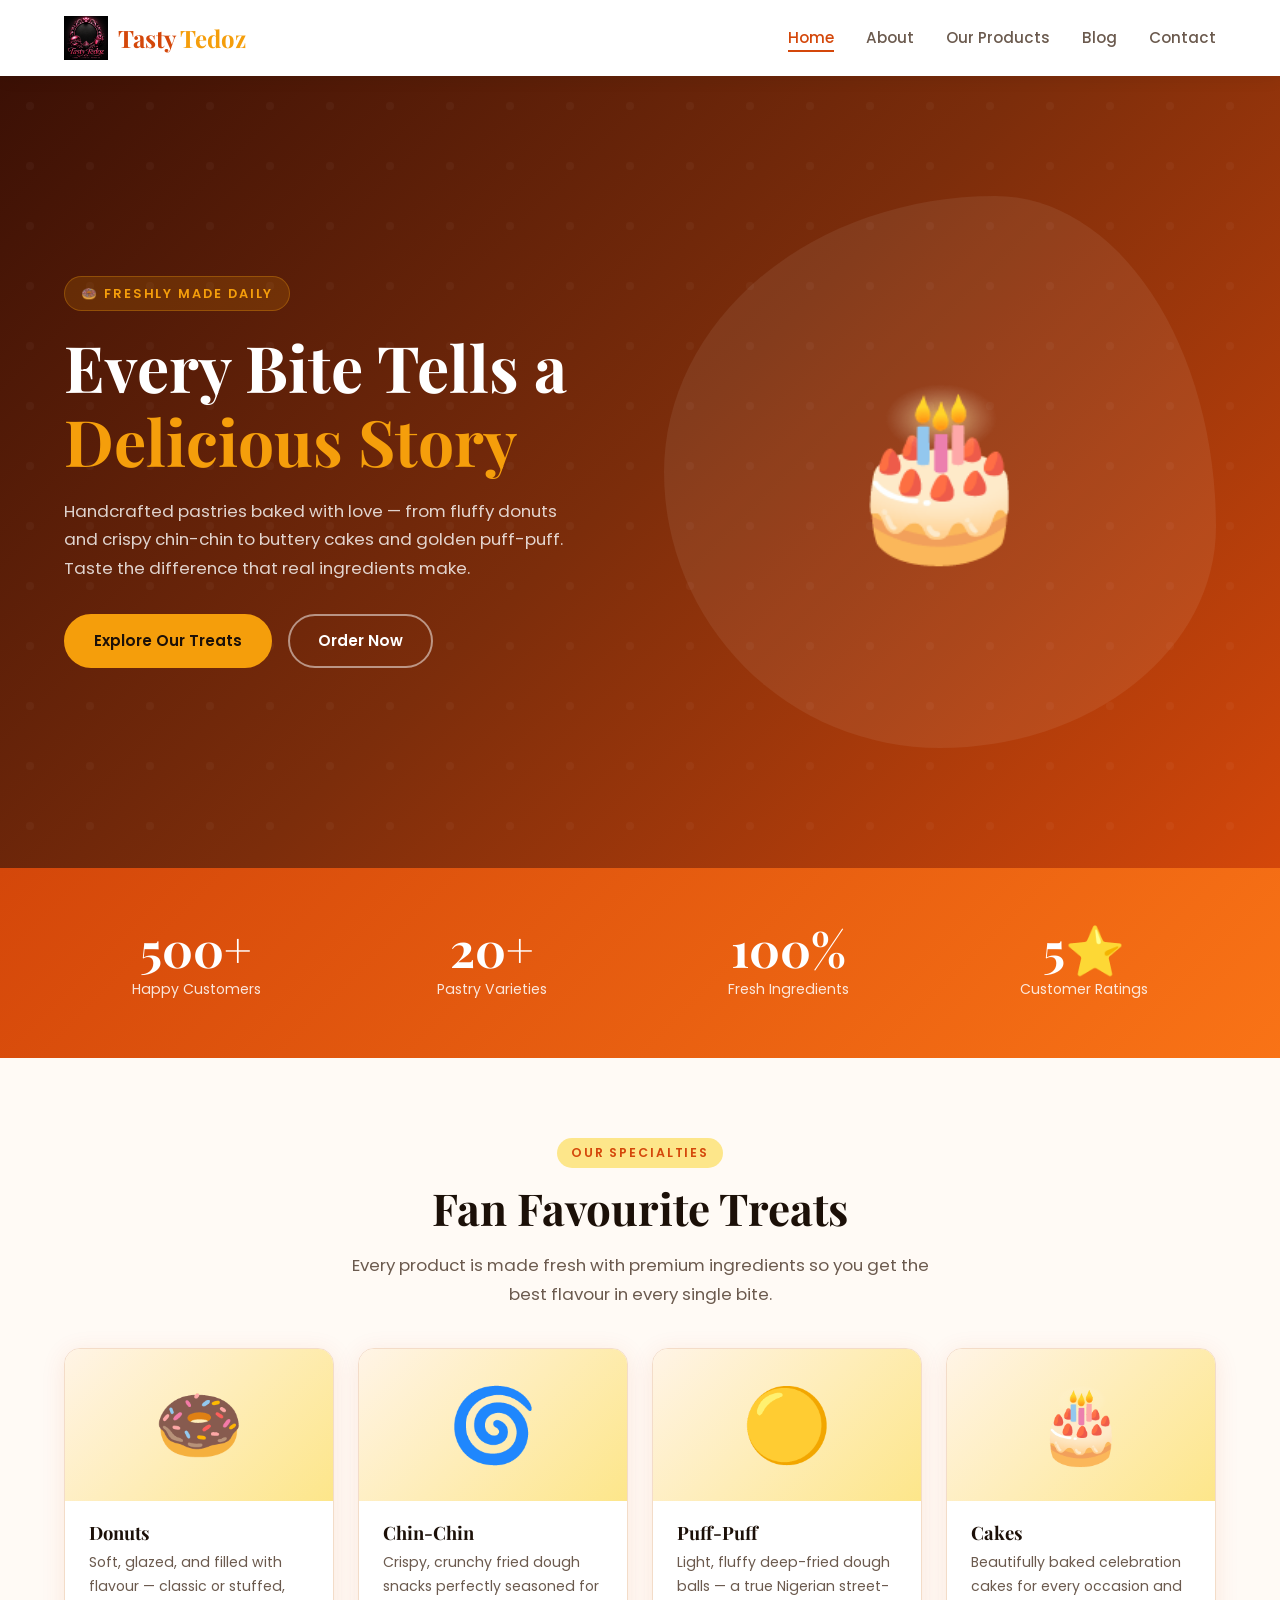
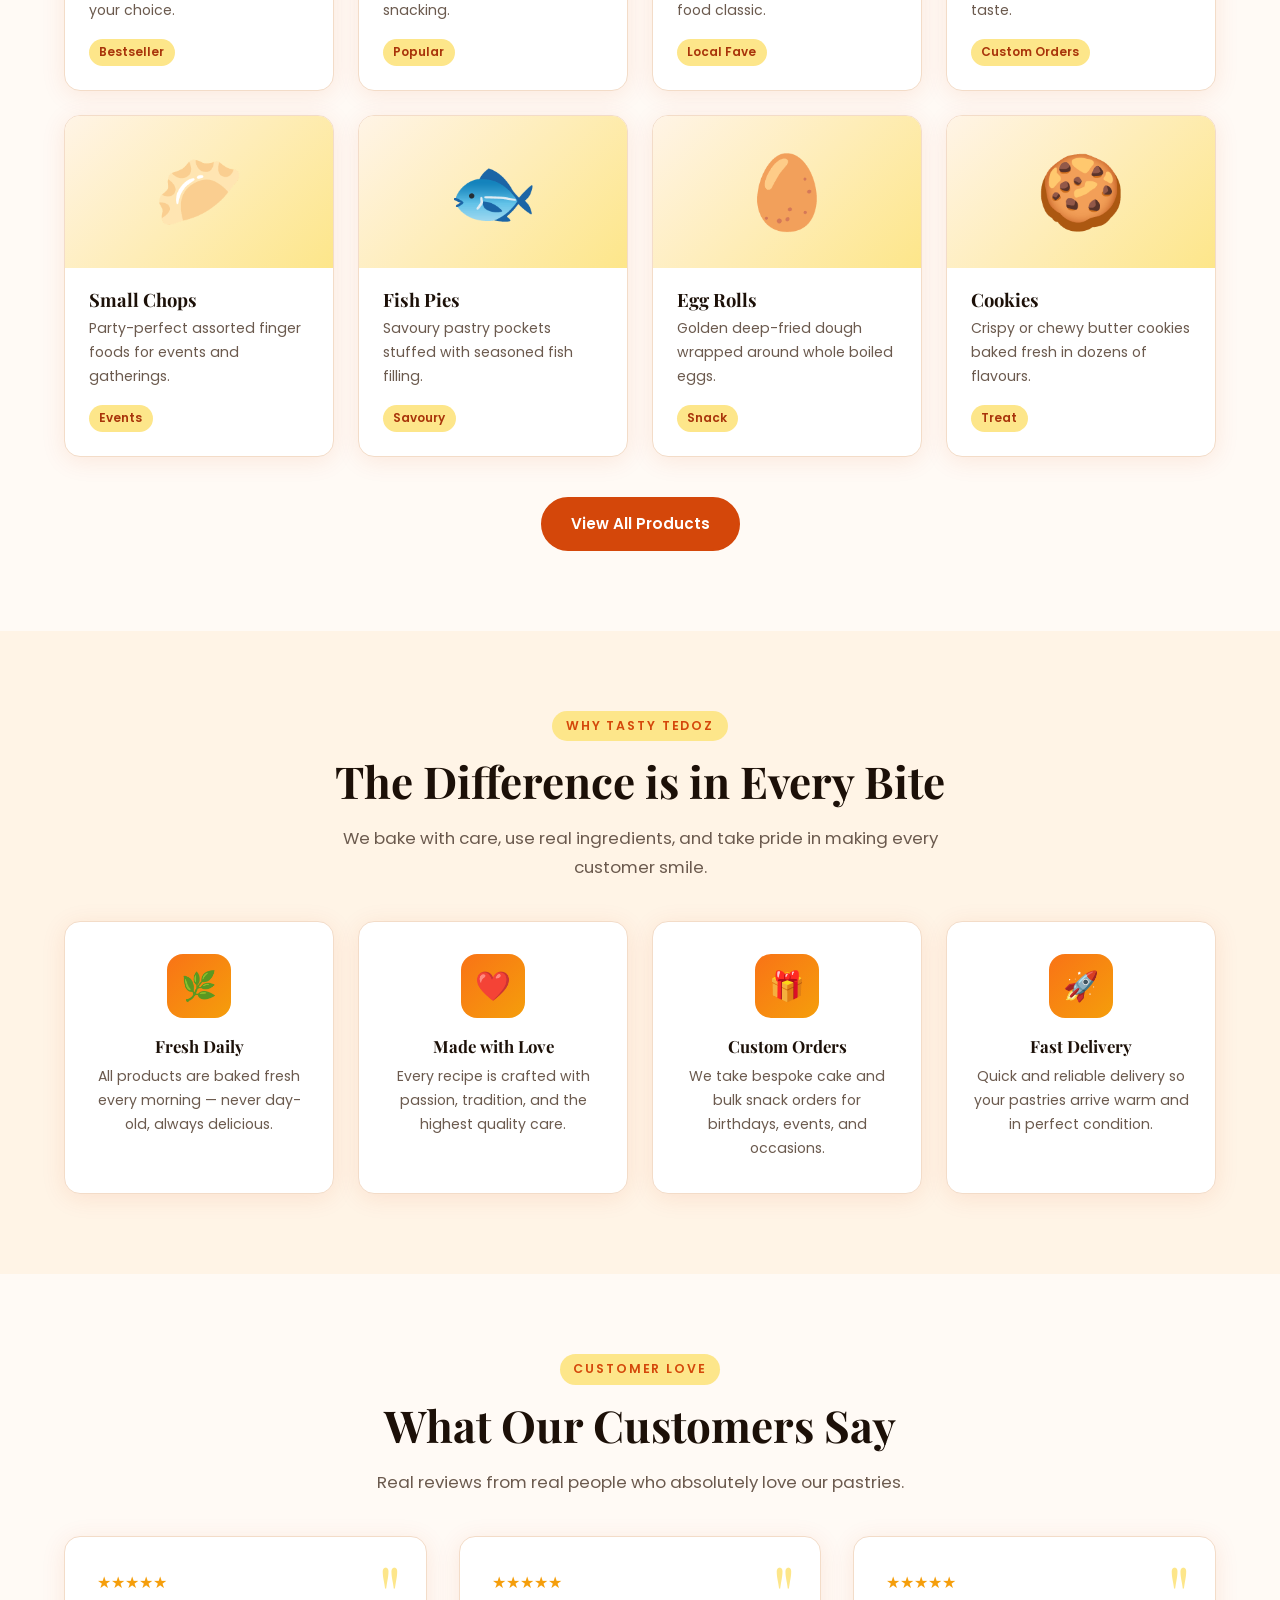
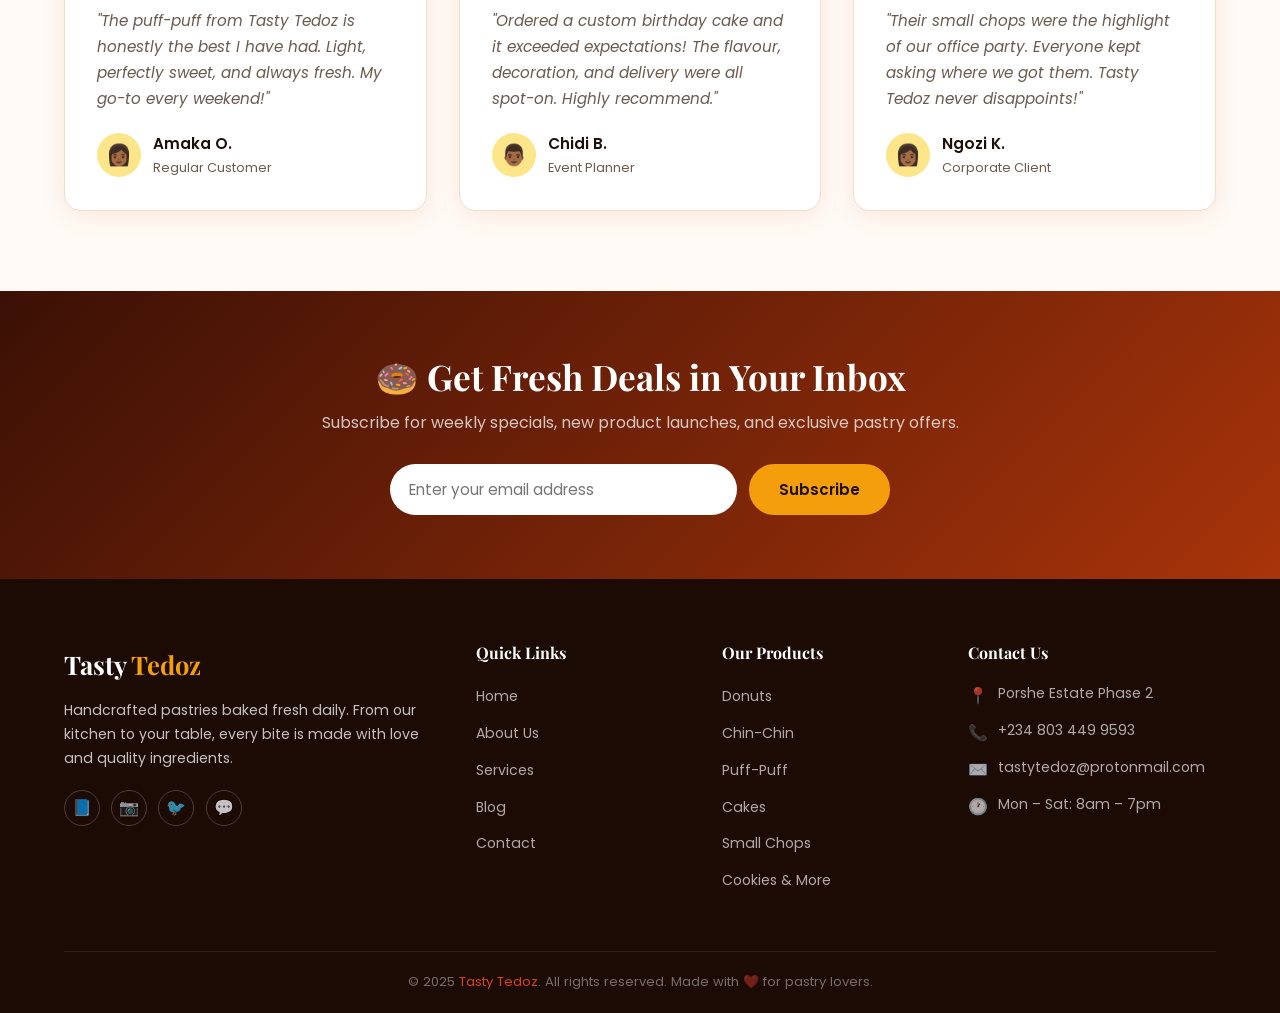
==== index.html @ 42771249 "Added ilogo image" ====
<!doctype html>
<html lang="en">
  <head>
    <meta charset="UTF-8" />
    <meta name="viewport" content="width=device-width, initial-scale=1.0" />
    <meta
      name="description"
      content="Tasty Tedoz – Fresh, handcrafted pastries including donuts, chin-chin, puff-puff, cakes, cookies and more. Order now from Porshe Estate Phase 2."
    />
    <title>Tasty Tedoz | Fresh Pastries & Snacks</title>
    <link rel="stylesheet" href="./assets/css/style.css" />
    <link rel="preconnect" href="https://fonts.googleapis.com" />
    <link rel="preconnect" href="https://fonts.gstatic.com" crossorigin />
    <link
      href="https://fonts.googleapis.com/css2?family=Playfair+Display:wght@400;700;900&family=Poppins:wght@300;400;500;600;700&display=swap"
      rel="stylesheet"
    />
  </head>

  <body>
    <!-- ============================================================
       HEADER / NAVIGATION
       ============================================================ -->
    <header class="site-header">
      <div class="container">
        <nav class="navbar">
          <!-- Logo -->
          <a href="index.html" class="nav-logo">
            <div class="logo-icon">
              <img src="./assets/img/Good Fit.png" alt="Tasty Tedoz Logo" />
            </div>
            <div class="logo-text">Tasty <span>Tedoz</span></div>
          </a>

          <!-- Desktop Navigation Links -->
          <ul class="nav-links" id="navLinks">
            <li><a href="index.html" class="active">Home</a></li>
            <li><a href="About.html">About</a></li>
            <li><a href="Services.html">Our Products</a></li>
            <li><a href="Blog.html">Blog</a></li>
            <li><a href="Contact.html">Contact</a></li>
          </ul>

          <!-- Order Now CTA -->
          <a
            href="Contact.html"
            class="btn btn-primary"
            style="display: none"
            id="headerCta"
            >Order Now</a
          >

          <!-- Hamburger Toggle (mobile) -->
          <button
            class="hamburger"
            id="hamburger"
            aria-label="Toggle navigation"
          >
            <span></span>
            <span></span>
            <span></span>
          </button>
        </nav>
      </div>
    </header>

    <!-- ============================================================
       HERO SECTION
       ============================================================ -->
    <section class="hero">
      <div class="container">
        <div class="hero-inner">
          <!-- Hero Text Content -->
          <div class="hero-content">
            <span class="hero-eyebrow">🍩 Freshly Made Daily</span>
            <h1 class="hero-title">
              Every Bite Tells a<br />
              <em>Delicious Story</em>
            </h1>
            <p class="hero-desc">
              Handcrafted pastries baked with love — from fluffy donuts and
              crispy chin-chin to buttery cakes and golden puff-puff. Taste the
              difference that real ingredients make.
            </p>
            <div class="hero-actions">
              <a href="Services.html" class="btn btn-accent"
                >Explore Our Treats</a
              >
              <a
                href="Contact.html"
                class="btn btn-outline"
                style="color: #fff; border-color: rgba(255, 255, 255, 0.5)"
                >Order Now</a
              >
            </div>
          </div>

          <!-- Hero Decorative Illustration -->
          <div class="hero-image-wrap">
            <div class="hero-image-blob">🎂</div>
          </div>
        </div>
      </div>
    </section>

    <!-- ============================================================
       STATS / NUMBERS BAND
       ============================================================ -->
    <div class="stats-band">
      <div class="container">
        <div class="stats-grid">
          <div class="stat-item">
            <div class="stat-number">500+</div>
            <div class="stat-label">Happy Customers</div>
          </div>

          <div class="stat-item">
            <div class="stat-number">20+</div>
            <div class="stat-label">Pastry Varieties</div>
          </div>

          <div class="stat-item">
            <div class="stat-number">100%</div>
            <div class="stat-label">Fresh Ingredients</div>
          </div>

          <div class="stat-item">
            <div class="stat-number">5⭐</div>
            <div class="stat-label">Customer Ratings</div>
          </div>
        </div>
      </div>
    </div>

    <!-- ============================================================
       FEATURED PRODUCTS SECTION
       ============================================================ -->
    <section class="section">
      <div class="container">
        <!-- Section Header -->
        <div class="text-center">
          <span class="section-label">Our Specialties</span>
          <h2 class="section-title">Fan Favourite Treats</h2>
          <p class="section-subtitle">
            Every product is made fresh with premium ingredients so you get the
            best flavour in every single bite.
          </p>
        </div>

        <!-- Products Grid -->
        <div class="grid-4">
          <div class="product-card">
            <div class="product-card-emoji">🍩</div>
            <div class="product-card-body">
              <h3>Donuts</h3>
              <p>
                Soft, glazed, and filled with flavour — classic or stuffed, your
                choice.
              </p>
              <span class="product-tag">Bestseller</span>
            </div>
          </div>

          <div class="product-card">
            <div class="product-card-emoji">🌀</div>
            <div class="product-card-body">
              <h3>Chin-Chin</h3>
              <p>
                Crispy, crunchy fried dough snacks perfectly seasoned for
                snacking.
              </p>
              <span class="product-tag">Popular</span>
            </div>
          </div>

          <div class="product-card">
            <div class="product-card-emoji">🟡</div>
            <div class="product-card-body">
              <h3>Puff-Puff</h3>
              <p>
                Light, fluffy deep-fried dough balls — a true Nigerian
                street-food classic.
              </p>
              <span class="product-tag">Local Fave</span>
            </div>
          </div>

          <div class="product-card">
            <div class="product-card-emoji">🎂</div>
            <div class="product-card-body">
              <h3>Cakes</h3>
              <p>
                Beautifully baked celebration cakes for every occasion and
                taste.
              </p>
              <span class="product-tag">Custom Orders</span>
            </div>
          </div>

          <div class="product-card">
            <div class="product-card-emoji">🥟</div>
            <div class="product-card-body">
              <h3>Small Chops</h3>
              <p>
                Party-perfect assorted finger foods for events and gatherings.
              </p>
              <span class="product-tag">Events</span>
            </div>
          </div>

          <div class="product-card">
            <div class="product-card-emoji">🐟</div>
            <div class="product-card-body">
              <h3>Fish Pies</h3>
              <p>Savoury pastry pockets stuffed with seasoned fish filling.</p>
              <span class="product-tag">Savoury</span>
            </div>
          </div>

          <div class="product-card">
            <div class="product-card-emoji">🥚</div>
            <div class="product-card-body">
              <h3>Egg Rolls</h3>
              <p>Golden deep-fried dough wrapped around whole boiled eggs.</p>
              <span class="product-tag">Snack</span>
            </div>
          </div>

          <div class="product-card">
            <div class="product-card-emoji">🍪</div>
            <div class="product-card-body">
              <h3>Cookies</h3>
              <p>
                Crispy or chewy butter cookies baked fresh in dozens of
                flavours.
              </p>
              <span class="product-tag">Treat</span>
            </div>
          </div>
        </div>

        <!-- View All CTA -->
        <div class="text-center" style="margin-top: 2.5rem">
          <a href="Services.html" class="btn btn-primary">View All Products</a>
        </div>
      </div>
    </section>

    <!-- ============================================================
       WHY CHOOSE US / FEATURES SECTION
       ============================================================ -->
    <section class="section section--alt">
      <div class="container">
        <!-- Section Header -->
        <div class="text-center">
          <span class="section-label">Why Tasty Tedoz</span>
          <h2 class="section-title">The Difference is in Every Bite</h2>
          <p class="section-subtitle">
            We bake with care, use real ingredients, and take pride in making
            every customer smile.
          </p>
        </div>

        <!-- Features Grid -->
        <div class="grid-4">
          <div class="feature-box">
            <div class="feature-icon">🌿</div>
            <h3>Fresh Daily</h3>
            <p>
              All products are baked fresh every morning — never day-old, always
              delicious.
            </p>
          </div>

          <div class="feature-box">
            <div class="feature-icon">❤️</div>
            <h3>Made with Love</h3>
            <p>
              Every recipe is crafted with passion, tradition, and the highest
              quality care.
            </p>
          </div>

          <div class="feature-box">
            <div class="feature-icon">🎁</div>
            <h3>Custom Orders</h3>
            <p>
              We take bespoke cake and bulk snack orders for birthdays, events,
              and occasions.
            </p>
          </div>

          <div class="feature-box">
            <div class="feature-icon">🚀</div>
            <h3>Fast Delivery</h3>
            <p>
              Quick and reliable delivery so your pastries arrive warm and in
              perfect condition.
            </p>
          </div>
        </div>
      </div>
    </section>

    <!-- ============================================================
       TESTIMONIALS SECTION
       ============================================================ -->
    <section class="section">
      <div class="container">
        <!-- Section Header -->
        <div class="text-center">
          <span class="section-label">Customer Love</span>
          <h2 class="section-title">What Our Customers Say</h2>
          <p class="section-subtitle">
            Real reviews from real people who absolutely love our pastries.
          </p>
        </div>

        <!-- Testimonials Grid -->
        <div class="grid-3">
          <div class="testimonial-card">
            <div class="stars">★★★★★</div>
            <p class="testimonial-text">
              "The puff-puff from Tasty Tedoz is honestly the best I have had.
              Light, perfectly sweet, and always fresh. My go-to every weekend!"
            </p>
            <div class="testimonial-author">
              <div class="testimonial-avatar">👩🏾</div>
              <div>
                <div class="testimonial-author-name">Amaka O.</div>
                <div class="testimonial-author-role">Regular Customer</div>
              </div>
            </div>
          </div>

          <div class="testimonial-card">
            <div class="stars">★★★★★</div>
            <p class="testimonial-text">
              "Ordered a custom birthday cake and it exceeded expectations! The
              flavour, decoration, and delivery were all spot-on. Highly
              recommend."
            </p>
            <div class="testimonial-author">
              <div class="testimonial-avatar">👨🏾</div>
              <div>
                <div class="testimonial-author-name">Chidi B.</div>
                <div class="testimonial-author-role">Event Planner</div>
              </div>
            </div>
          </div>

          <div class="testimonial-card">
            <div class="stars">★★★★★</div>
            <p class="testimonial-text">
              "Their small chops were the highlight of our office party.
              Everyone kept asking where we got them. Tasty Tedoz never
              disappoints!"
            </p>
            <div class="testimonial-author">
              <div class="testimonial-avatar">👩🏾</div>
              <div>
                <div class="testimonial-author-name">Ngozi K.</div>
                <div class="testimonial-author-role">Corporate Client</div>
              </div>
            </div>
          </div>
        </div>
      </div>
    </section>

    <!-- ============================================================
       NEWSLETTER / CTA SECTION
       ============================================================ -->
    <section class="newsletter">
      <div class="container">
        <h2>🍩 Get Fresh Deals in Your Inbox</h2>
        <p>
          Subscribe for weekly specials, new product launches, and exclusive
          pastry offers.
        </p>
        <form class="newsletter-form" onsubmit="return false;">
          <input
            type="email"
            placeholder="Enter your email address"
            aria-label="Email address"
          />
          <button type="submit" class="btn btn-accent">Subscribe</button>
        </form>
      </div>
    </section>

    <!-- ============================================================
       FOOTER
       ============================================================ -->
    <footer class="site-footer">
      <div class="container">
        <div class="footer-grid">
          <!-- Brand Column -->
          <div class="footer-brand">
            <div class="logo-text">Tasty <span>Tedoz</span></div>
            <p>
              Handcrafted pastries baked fresh daily. From our kitchen to your
              table, every bite is made with love and quality ingredients.
            </p>
            <div class="footer-socials">
              <a href="#" aria-label="Facebook">📘</a>
              <a href="#" aria-label="Instagram">📷</a>
              <a href="#" aria-label="Twitter">🐦</a>
              <a href="#" aria-label="WhatsApp">💬</a>
            </div>
          </div>

          <!-- Quick Links -->
          <div class="footer-col">
            <h4>Quick Links</h4>
            <ul>
              <li><a href="index.html">Home</a></li>
              <li><a href="About.html">About Us</a></li>
              <li><a href="Services.html">Services</a></li>
              <li><a href="Blog.html">Blog</a></li>
              <li><a href="Contact.html">Contact</a></li>
            </ul>
          </div>

          <!-- Products Column -->
          <div class="footer-col">
            <h4>Our Products</h4>
            <ul>
              <li><a href="Services.html">Donuts</a></li>
              <li><a href="Services.html">Chin-Chin</a></li>
              <li><a href="Services.html">Puff-Puff</a></li>
              <li><a href="Services.html">Cakes</a></li>
              <li><a href="Services.html">Small Chops</a></li>
              <li><a href="Services.html">Cookies &amp; More</a></li>
            </ul>
          </div>

          <!-- Contact Column -->
          <div class="footer-col">
            <h4>Contact Us</h4>
            <ul class="footer-contact">
              <li><span>📍</span> Porshe Estate Phase 2</li>
              <li>
                <span>📞</span>
                <a href="tel:+2348034499593">+234 803 449 9593</a>
              </li>
              <li>
                <span>✉️</span>
                <a href="mailto:tastytedoz@protonmail.com"
                  >tastytedoz@protonmail.com</a
                >
              </li>
              <li><span>🕐</span> Mon – Sat: 8am – 7pm</li>
            </ul>
          </div>
        </div>

        <!-- Footer Bottom Bar -->
        <div class="footer-bottom">
          <p>
            &copy; 2025 <span>Tasty Tedoz</span>. All rights reserved. Made with
            ❤️ for pastry lovers.
          </p>
        </div>
      </div>
    </footer>

    <!-- ============================================================
       BACK-TO-TOP BUTTON
       ============================================================ -->
    <button id="backToTop" aria-label="Back to top">↑</button>

    <!-- ============================================================
       JAVASCRIPT – Nav toggle & Back-to-top
       ============================================================ -->
    <script>
      // Mobile hamburger toggle
      const hamburger = document.getElementById("hamburger");
      const navLinks = document.getElementById("navLinks");

      hamburger.addEventListener("click", () => {
        hamburger.classList.toggle("open");
        navLinks.classList.toggle("open");
      });

      // Close nav when a link is clicked
      navLinks.querySelectorAll("a").forEach((link) => {
        link.addEventListener("click", () => {
          hamburger.classList.remove("open");
          navLinks.classList.remove("open");
        });
      });

      // Back-to-top visibility
      const backToTop = document.getElementById("backToTop");
      window.addEventListener("scroll", () => {
        backToTop.classList.toggle("visible", window.scrollY > 400);
      });

      backToTop.addEventListener("click", () => {
        window.scrollTo({ top: 0, behavior: "smooth" });
      });
    </script>
  </body>
</html>
---- assets/css/style.css ----
/* ============================================================
   TASTY TEDOZ - Global Stylesheet
   Applies to: index.html, About.html, Services.html,
               Contact.html, Blog.html
   ============================================================ */

/* ============================================================
   SECTION 1: CSS RESET & CUSTOM PROPERTIES
   ============================================================ */
*,
*::before,
*::after {
  margin: 0;
  padding: 0;
  box-sizing: border-box;
}

:root {
  --primary: #d4470a; /* warm donut-orange */
  --primary-dark: #a8340a;
  --primary-light: #f97316;
  --accent: #f59e0b; /* golden pastry */
  --accent-light: #fde68a;
  --bg: #fffaf5;
  --bg-alt: #fff4e6;
  --text: #1c1008;
  --text-muted: #6b5a4e;
  --white: #ffffff;
  --card-shadow: 0 4px 24px rgba(212, 71, 10, 0.1);
  --border: #f3dcc8;

  --font-heading: "Playfair Display", serif;
  --font-body: "Poppins", sans-serif;

  --max-width: 1200px;
  --section-gap: 5rem;
  --radius: 1rem;
  --radius-sm: 0.5rem;
  --transition: 0.3s ease;
}

html {
  scroll-behavior: smooth;
}

body {
  font-family: var(--font-body);
  font-size: 1rem;
  color: var(--text);
  background-color: var(--bg);
  line-height: 1.7;
}

img {
  max-width: 100%;
  display: block;
}

a {
  color: inherit;
  text-decoration: none;
}

ul {
  list-style: none;
}

/* ============================================================
   SECTION 2: TYPOGRAPHY UTILITIES
   ============================================================ */
h1,
h2,
h3,
h4,
h5 {
  font-family: var(--font-heading);
  line-height: 1.25;
  color: var(--text);
}

.section-label {
  display: inline-block;
  font-size: 0.78rem;
  font-weight: 600;
  letter-spacing: 0.15em;
  text-transform: uppercase;
  color: var(--primary);
  background: var(--accent-light);
  padding: 0.3rem 0.85rem;
  border-radius: 2rem;
  margin-bottom: 0.75rem;
}

.section-title {
  font-size: clamp(1.75rem, 4vw, 2.75rem);
  margin-bottom: 1rem;
}

.section-subtitle {
  font-size: 1.05rem;
  color: var(--text-muted);
  max-width: 600px;
  margin: 0 auto 2.5rem;
}

.text-center {
  text-align: center;
}

/* ============================================================
   SECTION 3: LAYOUT HELPERS
   ============================================================ */
.container {
  width: 90%;
  max-width: var(--max-width);
  margin: 0 auto;
}

.section {
  padding: var(--section-gap) 0;
}

.section--alt {
  background-color: var(--bg-alt);
}

.grid-2 {
  display: grid;
  grid-template-columns: repeat(2, 1fr);
  gap: 2rem;
}

.grid-3 {
  display: grid;
  grid-template-columns: repeat(3, 1fr);
  gap: 2rem;
}

.grid-4 {
  display: grid;
  grid-template-columns: repeat(4, 1fr);
  gap: 1.5rem;
}

/* ============================================================
   SECTION 4: BUTTONS
   ============================================================ */
.btn {
  display: inline-block;
  padding: 0.75rem 1.75rem;
  border-radius: 3rem;
  font-family: var(--font-body);
  font-size: 0.95rem;
  font-weight: 600;
  cursor: pointer;
  border: 2px solid transparent;
  transition: var(--transition);
  white-space: nowrap;
}

.btn-primary {
  background: var(--primary);
  color: var(--white);
  border-color: var(--primary);
}

.btn-primary:hover {
  background: var(--primary-dark);
  border-color: var(--primary-dark);
  transform: translateY(-2px);
  box-shadow: 0 6px 20px rgba(212, 71, 10, 0.35);
}

.btn-outline {
  background: transparent;
  color: var(--primary);
  border-color: var(--primary);
}

.btn-outline:hover {
  background: var(--primary);
  color: var(--white);
  transform: translateY(-2px);
}

.btn-accent {
  background: var(--accent);
  color: var(--text);
  border-color: var(--accent);
}

.btn-accent:hover {
  background: #d97706;
  border-color: #d97706;
  color: var(--white);
  transform: translateY(-2px);
}

/* ============================================================
   SECTION 5: NAVIGATION / HEADER
   ============================================================ */
.site-header {
  position: sticky;
  top: 0;
  z-index: 1000;
  background: var(--white);
  box-shadow: 0 2px 16px rgba(0, 0, 0, 0.08);
}

.navbar {
  display: flex;
  align-items: center;
  justify-content: space-between;
  padding: 1rem 0;
}

/* Logo */
.nav-logo {
  display: flex;
  align-items: center;
  gap: 0.6rem;
}

.nav-logo .logo-icon {
  width: 44px;
  height: 44px;
  background: var(--primary);
  border-radius: 50%;
  display: grid;
  place-items: center;
  font-size: 1.4rem;
}

.nav-logo .logo-text {
  font-family: var(--font-heading);
  font-size: 1.5rem;
  font-weight: 700;
  color: var(--primary);
}

.nav-logo .logo-text span {
  color: var(--accent);
}

/* Nav links */
.nav-links {
  display: flex;
  align-items: center;
  gap: 2rem;
}

.nav-links a {
  font-size: 0.95rem;
  font-weight: 500;
  color: var(--text-muted);
  position: relative;
  transition: color var(--transition);
}

.nav-links a::after {
  content: "";
  position: absolute;
  left: 0;
  bottom: -4px;
  width: 0;
  height: 2px;
  background: var(--primary);
  transition: width var(--transition);
}

.nav-links a:hover,
.nav-links a.active {
  color: var(--primary);
}

.nav-links a:hover::after,
.nav-links a.active::after {
  width: 100%;
}

/* Hamburger */
.hamburger {
  display: none;
  flex-direction: column;
  gap: 5px;
  background: none;
  border: none;
  cursor: pointer;
  padding: 0.4rem;
}

.hamburger span {
  display: block;
  width: 26px;
  height: 2.5px;
  background: var(--primary);
  border-radius: 2px;
  transition: var(--transition);
}

/* Mobile nav open state */
.hamburger.open span:nth-child(1) {
  transform: translateY(7.5px) rotate(45deg);
}
.hamburger.open span:nth-child(2) {
  opacity: 0;
}
.hamburger.open span:nth-child(3) {
  transform: translateY(-7.5px) rotate(-45deg);
}

/* ============================================================
   SECTION 6: HERO / PAGE BANNER
   ============================================================ */
.hero {
  position: relative;
  min-height: 88vh;
  display: flex;
  align-items: center;
  overflow: hidden;
  background: linear-gradient(135deg, #3b1005 0%, #7c2d0b 50%, #d4470a 100%);
}

.hero::before {
  content: "";
  position: absolute;
  inset: 0;
  background: url("data:image/svg+xml,%3Csvg width='60' height='60' viewBox='0 0 60 60' xmlns='http://www.w3.org/2000/svg'%3E%3Ccircle cx='30' cy='30' r='4' fill='%23ffffff08'/%3E%3C/svg%3E")
    repeat;
}

.hero .container {
  position: relative;
  z-index: 1;
}

.hero-inner {
  display: grid;
  grid-template-columns: 1fr 1fr;
  gap: 3rem;
  align-items: center;
}

.hero-content {
  color: var(--white);
}

.hero-eyebrow {
  display: inline-block;
  font-size: 0.8rem;
  font-weight: 600;
  letter-spacing: 0.15em;
  text-transform: uppercase;
  color: var(--accent);
  background: rgba(245, 158, 11, 0.15);
  border: 1px solid rgba(245, 158, 11, 0.3);
  padding: 0.35rem 1rem;
  border-radius: 2rem;
  margin-bottom: 1.2rem;
}

.hero-title {
  font-family: var(--font-heading);
  font-size: clamp(2.2rem, 5.5vw, 4rem);
  color: var(--white);
  line-height: 1.15;
  margin-bottom: 1.2rem;
}

.hero-title em {
  font-style: normal;
  color: var(--accent);
}

.hero-desc {
  font-size: 1.05rem;
  color: rgba(255, 255, 255, 0.8);
  margin-bottom: 2rem;
  max-width: 500px;
}

.hero-actions {
  display: flex;
  gap: 1rem;
  flex-wrap: wrap;
}

.hero-image-wrap {
  position: relative;
}

.hero-image-blob {
  width: 100%;
  aspect-ratio: 1;
  background: rgba(255, 255, 255, 0.07);
  border-radius: 60% 40% 50% 50% / 50% 60% 40% 50%;
  display: grid;
  place-items: center;
  font-size: 10rem;
  animation: blob-float 6s ease-in-out infinite;
}

@keyframes blob-float {
  0%,
  100% {
    border-radius: 60% 40% 50% 50% / 50% 60% 40% 50%;
    transform: translateY(0);
  }
  50% {
    border-radius: 40% 60% 50% 50% / 60% 40% 60% 40%;
    transform: translateY(-16px);
  }
}

/* Page banner (inner pages) */
.page-banner {
  background: linear-gradient(135deg, #3b1005 0%, #7c2d0b 60%, #d4470a 100%);
  padding: 4.5rem 0 3.5rem;
  text-align: center;
  color: var(--white);
}

.page-banner h1 {
  font-size: clamp(2rem, 5vw, 3.2rem);
  color: var(--white);
  margin-bottom: 0.5rem;
}

.page-banner p {
  color: rgba(255, 255, 255, 0.75);
  font-size: 1.05rem;
}

.breadcrumb {
  display: flex;
  justify-content: center;
  gap: 0.5rem;
  margin-top: 0.75rem;
  font-size: 0.85rem;
  color: rgba(255, 255, 255, 0.6);
}

.breadcrumb a {
  color: var(--accent);
}
.breadcrumb span {
  color: rgba(255, 255, 255, 0.4);
}

/* ============================================================
   SECTION 7: CARDS
   ============================================================ */
.card {
  background: var(--white);
  border-radius: var(--radius);
  overflow: hidden;
  box-shadow: var(--card-shadow);
  transition:
    transform var(--transition),
    box-shadow var(--transition);
}

.card:hover {
  transform: translateY(-6px);
  box-shadow: 0 12px 40px rgba(212, 71, 10, 0.18);
}

.card-img {
  width: 100%;
  aspect-ratio: 4/3;
  object-fit: cover;
  background: var(--bg-alt);
  display: flex;
  align-items: center;
  justify-content: center;
  font-size: 4rem;
}

.card-body {
  padding: 1.5rem;
}

.card-body h3 {
  font-size: 1.2rem;
  margin-bottom: 0.5rem;
}

.card-body p {
  font-size: 0.92rem;
  color: var(--text-muted);
}

/* ============================================================
   SECTION 8: PRODUCT / SERVICE CARDS
   ============================================================ */
.product-card {
  background: var(--white);
  border-radius: var(--radius);
  box-shadow: var(--card-shadow);
  overflow: hidden;
  transition:
    transform var(--transition),
    box-shadow var(--transition);
  border: 1px solid var(--border);
}

.product-card:hover {
  transform: translateY(-8px);
  box-shadow: 0 16px 48px rgba(212, 71, 10, 0.2);
}

.product-card-emoji {
  background: linear-gradient(135deg, var(--bg-alt), var(--accent-light));
  padding: 2.5rem;
  text-align: center;
  font-size: 4.5rem;
  line-height: 1;
}

.product-card-body {
  padding: 1.25rem 1.5rem 1.5rem;
}

.product-card-body h3 {
  font-size: 1.15rem;
  margin-bottom: 0.4rem;
}

.product-card-body p {
  font-size: 0.88rem;
  color: var(--text-muted);
  margin-bottom: 0.9rem;
}

.product-tag {
  display: inline-block;
  font-size: 0.75rem;
  font-weight: 600;
  background: var(--accent-light);
  color: var(--primary-dark);
  padding: 0.2rem 0.65rem;
  border-radius: 2rem;
}

/* ============================================================
   SECTION 9: STATS / COUNTERS
   ============================================================ */
.stats-band {
  background: linear-gradient(135deg, var(--primary), var(--primary-light));
  padding: 3.5rem 0;
}

.stats-grid {
  display: grid;
  grid-template-columns: repeat(4, 1fr);
  gap: 2rem;
  text-align: center;
}

.stat-item {
  color: var(--white);
}

.stat-number {
  font-family: var(--font-heading);
  font-size: clamp(2rem, 4vw, 3rem);
  font-weight: 700;
  line-height: 1;
  margin-bottom: 0.35rem;
}

.stat-label {
  font-size: 0.88rem;
  opacity: 0.85;
}

/* ============================================================
   SECTION 10: TESTIMONIALS
   ============================================================ */
.testimonial-card {
  background: var(--white);
  border-radius: var(--radius);
  padding: 2rem;
  box-shadow: var(--card-shadow);
  border: 1px solid var(--border);
  position: relative;
}

.testimonial-card::before {
  content: '"';
  position: absolute;
  top: 1rem;
  right: 1.5rem;
  font-family: var(--font-heading);
  font-size: 5rem;
  color: var(--accent-light);
  line-height: 1;
}

.testimonial-text {
  font-size: 0.95rem;
  color: var(--text-muted);
  margin-bottom: 1.2rem;
  font-style: italic;
}

.testimonial-author {
  display: flex;
  align-items: center;
  gap: 0.75rem;
}

.testimonial-avatar {
  width: 44px;
  height: 44px;
  border-radius: 50%;
  background: var(--accent-light);
  display: grid;
  place-items: center;
  font-size: 1.3rem;
}

.testimonial-author-name {
  font-weight: 600;
  font-size: 0.95rem;
}

.testimonial-author-role {
  font-size: 0.8rem;
  color: var(--text-muted);
}

.stars {
  color: var(--accent);
  font-size: 1rem;
  margin-bottom: 0.75rem;
}

/* ============================================================
   SECTION 11: ABOUT PAGE – TEAM CARDS
   ============================================================ */
.team-card {
  background: var(--white);
  border-radius: var(--radius);
  box-shadow: var(--card-shadow);
  padding: 2rem 1.5rem;
  text-align: center;
  border: 1px solid var(--border);
  transition: transform var(--transition);
}

.team-card:hover {
  transform: translateY(-6px);
}

.team-avatar {
  width: 80px;
  height: 80px;
  border-radius: 50%;
  background: linear-gradient(135deg, var(--primary-light), var(--accent));
  display: grid;
  place-items: center;
  font-size: 2.5rem;
  margin: 0 auto 1rem;
}

.team-name {
  font-size: 1.1rem;
  margin-bottom: 0.25rem;
}
.team-role {
  font-size: 0.85rem;
  color: var(--primary);
  font-weight: 600;
  margin-bottom: 0.6rem;
}
.team-bio {
  font-size: 0.85rem;
  color: var(--text-muted);
}

/* ============================================================
   SECTION 12: BLOG CARDS
   ============================================================ */
.blog-card {
  background: var(--white);
  border-radius: var(--radius);
  box-shadow: var(--card-shadow);
  overflow: hidden;
  border: 1px solid var(--border);
  transition:
    transform var(--transition),
    box-shadow var(--transition);
}

.blog-card:hover {
  transform: translateY(-6px);
  box-shadow: 0 12px 40px rgba(212, 71, 10, 0.18);
}

.blog-card-thumb {
  background: linear-gradient(135deg, var(--bg-alt), var(--accent-light));
  padding: 2.5rem;
  font-size: 4rem;
  text-align: center;
}

.blog-card-body {
  padding: 1.5rem;
}

.blog-meta {
  display: flex;
  gap: 1rem;
  font-size: 0.78rem;
  color: var(--text-muted);
  margin-bottom: 0.75rem;
}

.blog-meta span {
  display: flex;
  align-items: center;
  gap: 0.3rem;
}

.blog-category {
  display: inline-block;
  font-size: 0.72rem;
  font-weight: 700;
  letter-spacing: 0.1em;
  text-transform: uppercase;
  color: var(--primary);
  background: var(--accent-light);
  padding: 0.2rem 0.6rem;
  border-radius: 2rem;
  margin-bottom: 0.6rem;
}

.blog-card-body h3 {
  font-size: 1.1rem;
  margin-bottom: 0.5rem;
  line-height: 1.35;
}

.blog-card-body p {
  font-size: 0.88rem;
  color: var(--text-muted);
  margin-bottom: 1rem;
}

.read-more {
  font-size: 0.88rem;
  font-weight: 600;
  color: var(--primary);
  display: inline-flex;
  align-items: center;
  gap: 0.35rem;
  transition: gap var(--transition);
}

.read-more:hover {
  gap: 0.7rem;
}

/* ============================================================
   SECTION 13: CONTACT PAGE
   ============================================================ */
.contact-grid {
  display: grid;
  grid-template-columns: 1fr 1.5fr;
  gap: 3rem;
  align-items: start;
}

.contact-info-item {
  display: flex;
  gap: 1rem;
  align-items: flex-start;
  margin-bottom: 1.75rem;
}

.contact-icon {
  width: 50px;
  height: 50px;
  border-radius: 50%;
  background: linear-gradient(135deg, var(--primary), var(--primary-light));
  display: grid;
  place-items: center;
  font-size: 1.3rem;
  flex-shrink: 0;
}

.contact-info-text h4 {
  font-size: 0.95rem;
  font-weight: 700;
  margin-bottom: 0.25rem;
}

.contact-info-text p,
.contact-info-text a {
  font-size: 0.9rem;
  color: var(--text-muted);
  transition: color var(--transition);
}

.contact-info-text a:hover {
  color: var(--primary);
}

/* Contact form */
.contact-form {
  background: var(--white);
  border-radius: var(--radius);
  padding: 2.5rem;
  box-shadow: var(--card-shadow);
  border: 1px solid var(--border);
}

.form-group {
  margin-bottom: 1.4rem;
}

.form-group label {
  display: block;
  font-size: 0.88rem;
  font-weight: 600;
  margin-bottom: 0.45rem;
  color: var(--text);
}

.form-group input,
.form-group textarea,
.form-group select {
  width: 100%;
  padding: 0.8rem 1.1rem;
  border: 1.5px solid var(--border);
  border-radius: var(--radius-sm);
  font-family: var(--font-body);
  font-size: 0.95rem;
  color: var(--text);
  background: var(--bg);
  transition:
    border-color var(--transition),
    box-shadow var(--transition);
  outline: none;
}

.form-group input:focus,
.form-group textarea:focus,
.form-group select:focus {
  border-color: var(--primary);
  box-shadow: 0 0 0 3px rgba(212, 71, 10, 0.12);
}

.form-group textarea {
  height: 130px;
  resize: vertical;
}

.form-row {
  display: grid;
  grid-template-columns: 1fr 1fr;
  gap: 1rem;
}

/* ============================================================
   SECTION 14: MAP EMBED PLACEHOLDER
   ============================================================ */
.map-wrap {
  border-radius: var(--radius);
  overflow: hidden;
  height: 320px;
  background: var(--bg-alt);
  display: flex;
  align-items: center;
  justify-content: center;
  border: 2px dashed var(--border);
  margin-top: 2rem;
  font-size: 1rem;
  color: var(--text-muted);
  gap: 0.75rem;
}

/* ============================================================
   SECTION 15: WHY-US / FEATURES STRIP
   ============================================================ */
.feature-box {
  display: flex;
  flex-direction: column;
  align-items: center;
  text-align: center;
  padding: 2rem 1.5rem;
  background: var(--white);
  border-radius: var(--radius);
  box-shadow: var(--card-shadow);
  border: 1px solid var(--border);
  transition: transform var(--transition);
}

.feature-box:hover {
  transform: translateY(-5px);
}

.feature-icon {
  width: 64px;
  height: 64px;
  background: linear-gradient(135deg, var(--primary-light), var(--accent));
  border-radius: 1rem;
  display: grid;
  place-items: center;
  font-size: 1.8rem;
  margin-bottom: 1.1rem;
}

.feature-box h3 {
  font-size: 1.05rem;
  margin-bottom: 0.5rem;
}
.feature-box p {
  font-size: 0.88rem;
  color: var(--text-muted);
}

/* ============================================================
   SECTION 16: NEWSLETTER BANNER
   ============================================================ */
.newsletter {
  background: linear-gradient(135deg, #3b1005, #a8340a);
  padding: 4rem 0;
  text-align: center;
  color: var(--white);
}

.newsletter h2 {
  color: var(--white);
  font-size: clamp(1.5rem, 3vw, 2.2rem);
  margin-bottom: 0.6rem;
}

.newsletter p {
  color: rgba(255, 255, 255, 0.75);
  margin-bottom: 1.75rem;
}

.newsletter-form {
  display: flex;
  gap: 0.75rem;
  justify-content: center;
  flex-wrap: wrap;
  max-width: 500px;
  margin: 0 auto;
}

.newsletter-form input {
  flex: 1;
  min-width: 220px;
  padding: 0.8rem 1.2rem;
  border: none;
  border-radius: 3rem;
  font-family: var(--font-body);
  font-size: 0.95rem;
  outline: none;
}

/* ============================================================
   SECTION 17: FOOTER
   ============================================================ */
.site-footer {
  background: #1c0a04;
  color: rgba(255, 255, 255, 0.75);
  padding: 4rem 0 0;
}

.footer-grid {
  display: grid;
  grid-template-columns: 1.8fr 1fr 1fr 1.2fr;
  gap: 2.5rem;
  padding-bottom: 3rem;
  border-bottom: 1px solid rgba(255, 255, 255, 0.08);
}

.footer-brand .logo-text {
  font-family: var(--font-heading);
  font-size: 1.6rem;
  font-weight: 700;
  color: var(--white);
  margin-bottom: 0.75rem;
}

.footer-brand .logo-text span {
  color: var(--accent);
}

.footer-brand p {
  font-size: 0.88rem;
  line-height: 1.7;
  margin-bottom: 1.2rem;
}

.footer-socials {
  display: flex;
  gap: 0.7rem;
}

.footer-socials a {
  width: 36px;
  height: 36px;
  border-radius: 50%;
  border: 1px solid rgba(255, 255, 255, 0.2);
  display: grid;
  place-items: center;
  font-size: 1rem;
  transition: var(--transition);
}

.footer-socials a:hover {
  background: var(--primary);
  border-color: var(--primary);
  transform: translateY(-3px);
}

.footer-col h4 {
  font-size: 1rem;
  font-weight: 700;
  color: var(--white);
  margin-bottom: 1.2rem;
}

.footer-col ul li {
  margin-bottom: 0.6rem;
}

.footer-col ul li a {
  font-size: 0.88rem;
  color: rgba(255, 255, 255, 0.65);
  transition: color var(--transition);
}

.footer-col ul li a:hover {
  color: var(--accent);
}

.footer-contact li {
  font-size: 0.88rem;
  margin-bottom: 0.75rem;
  display: flex;
  align-items: flex-start;
  gap: 0.6rem;
  color: rgba(255, 255, 255, 0.65);
}

.footer-contact li span:first-child {
  font-size: 1rem;
}

.footer-bottom {
  text-align: center;
  padding: 1.2rem 0;
  font-size: 0.82rem;
  color: rgba(255, 255, 255, 0.4);
}

.footer-bottom span {
  color: var(--primary);
}

/* ============================================================
   SECTION 18: BACK-TO-TOP BUTTON
   ============================================================ */
#backToTop {
  position: fixed;
  bottom: 2rem;
  right: 2rem;
  width: 46px;
  height: 46px;
  background: var(--primary);
  color: var(--white);
  border: none;
  border-radius: 50%;
  font-size: 1.2rem;
  cursor: pointer;
  box-shadow: 0 4px 16px rgba(212, 71, 10, 0.4);
  transition: var(--transition);
  opacity: 0;
  pointer-events: none;
  z-index: 999;
}

#backToTop.visible {
  opacity: 1;
  pointer-events: all;
}

#backToTop:hover {
  background: var(--primary-dark);
  transform: translateY(-3px);
}

/* ============================================================
   SECTION 19: RESPONSIVE — TABLET (max 960px)
   ============================================================ */
@media (max-width: 960px) {
  .grid-4 {
    grid-template-columns: repeat(2, 1fr);
  }
  .grid-3 {
    grid-template-columns: repeat(2, 1fr);
  }
  .hero-inner {
    grid-template-columns: 1fr;
    text-align: center;
  }
  .hero-desc {
    margin: 0 auto 2rem;
  }
  .hero-actions {
    justify-content: center;
  }
  .hero-image-wrap {
    max-width: 360px;
    margin: 0 auto;
  }
  .stats-grid {
    grid-template-columns: repeat(2, 1fr);
  }
  .footer-grid {
    grid-template-columns: repeat(2, 1fr);
  }
  .contact-grid {
    grid-template-columns: 1fr;
  }
}

/* ============================================================
   SECTION 20: RESPONSIVE — MOBILE (max 640px)
   ============================================================ */
@media (max-width: 640px) {
  :root {
    --section-gap: 3rem;
  }

  /* Nav */
  .hamburger {
    display: flex;
  }

  .nav-links {
    display: none;
    position: fixed;
    inset: 0;
    background: rgba(28, 10, 4, 0.97);
    flex-direction: column;
    justify-content: center;
    align-items: center;
    gap: 2.5rem;
    z-index: 999;
  }

  .nav-links.open {
    display: flex;
  }

  .nav-links a {
    font-size: 1.4rem;
    color: var(--white);
  }

  .nav-links a:hover,
  .nav-links a.active {
    color: var(--accent);
  }

  /* Grids collapse */
  .grid-2,
  .grid-3,
  .grid-4 {
    grid-template-columns: 1fr;
  }

  .stats-grid {
    grid-template-columns: repeat(2, 1fr);
  }

  .footer-grid {
    grid-template-columns: 1fr;
  }

  .form-row {
    grid-template-columns: 1fr;
  }

  .hero-image-wrap {
    display: none;
  }
}
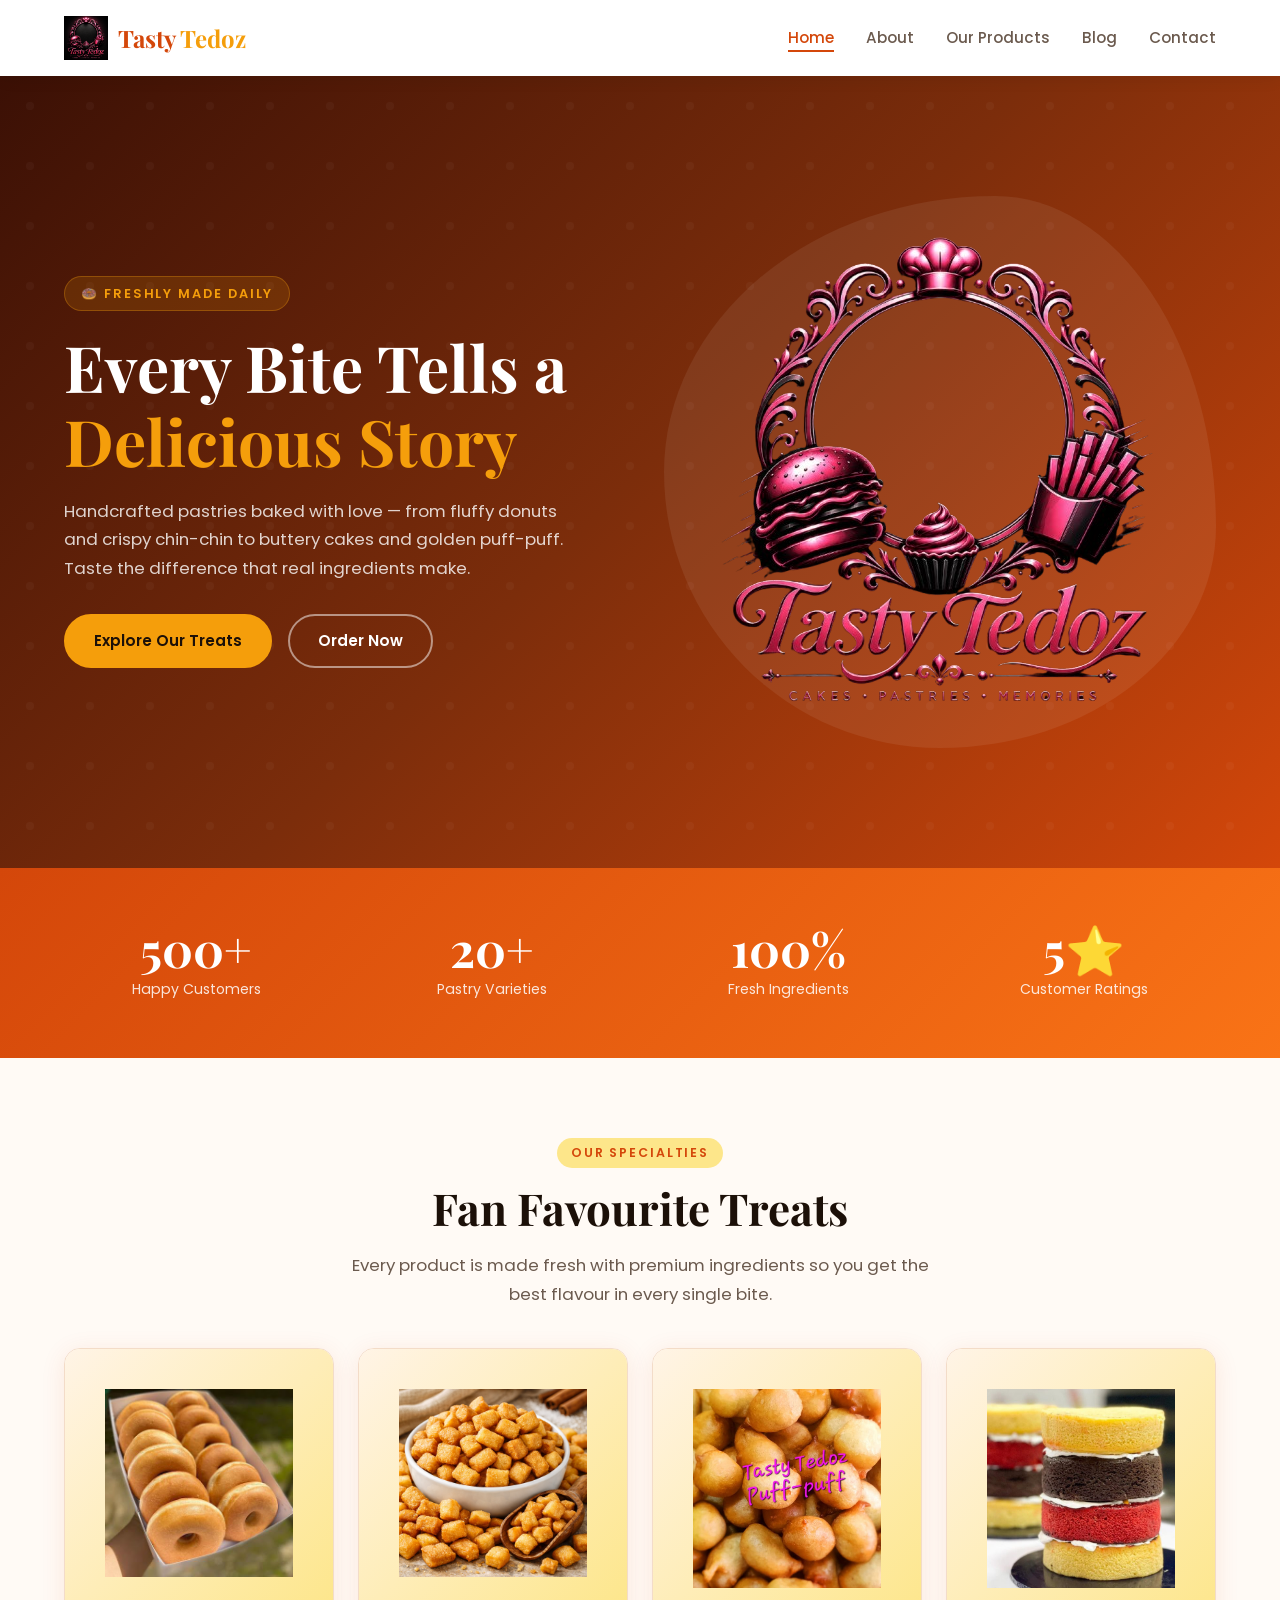
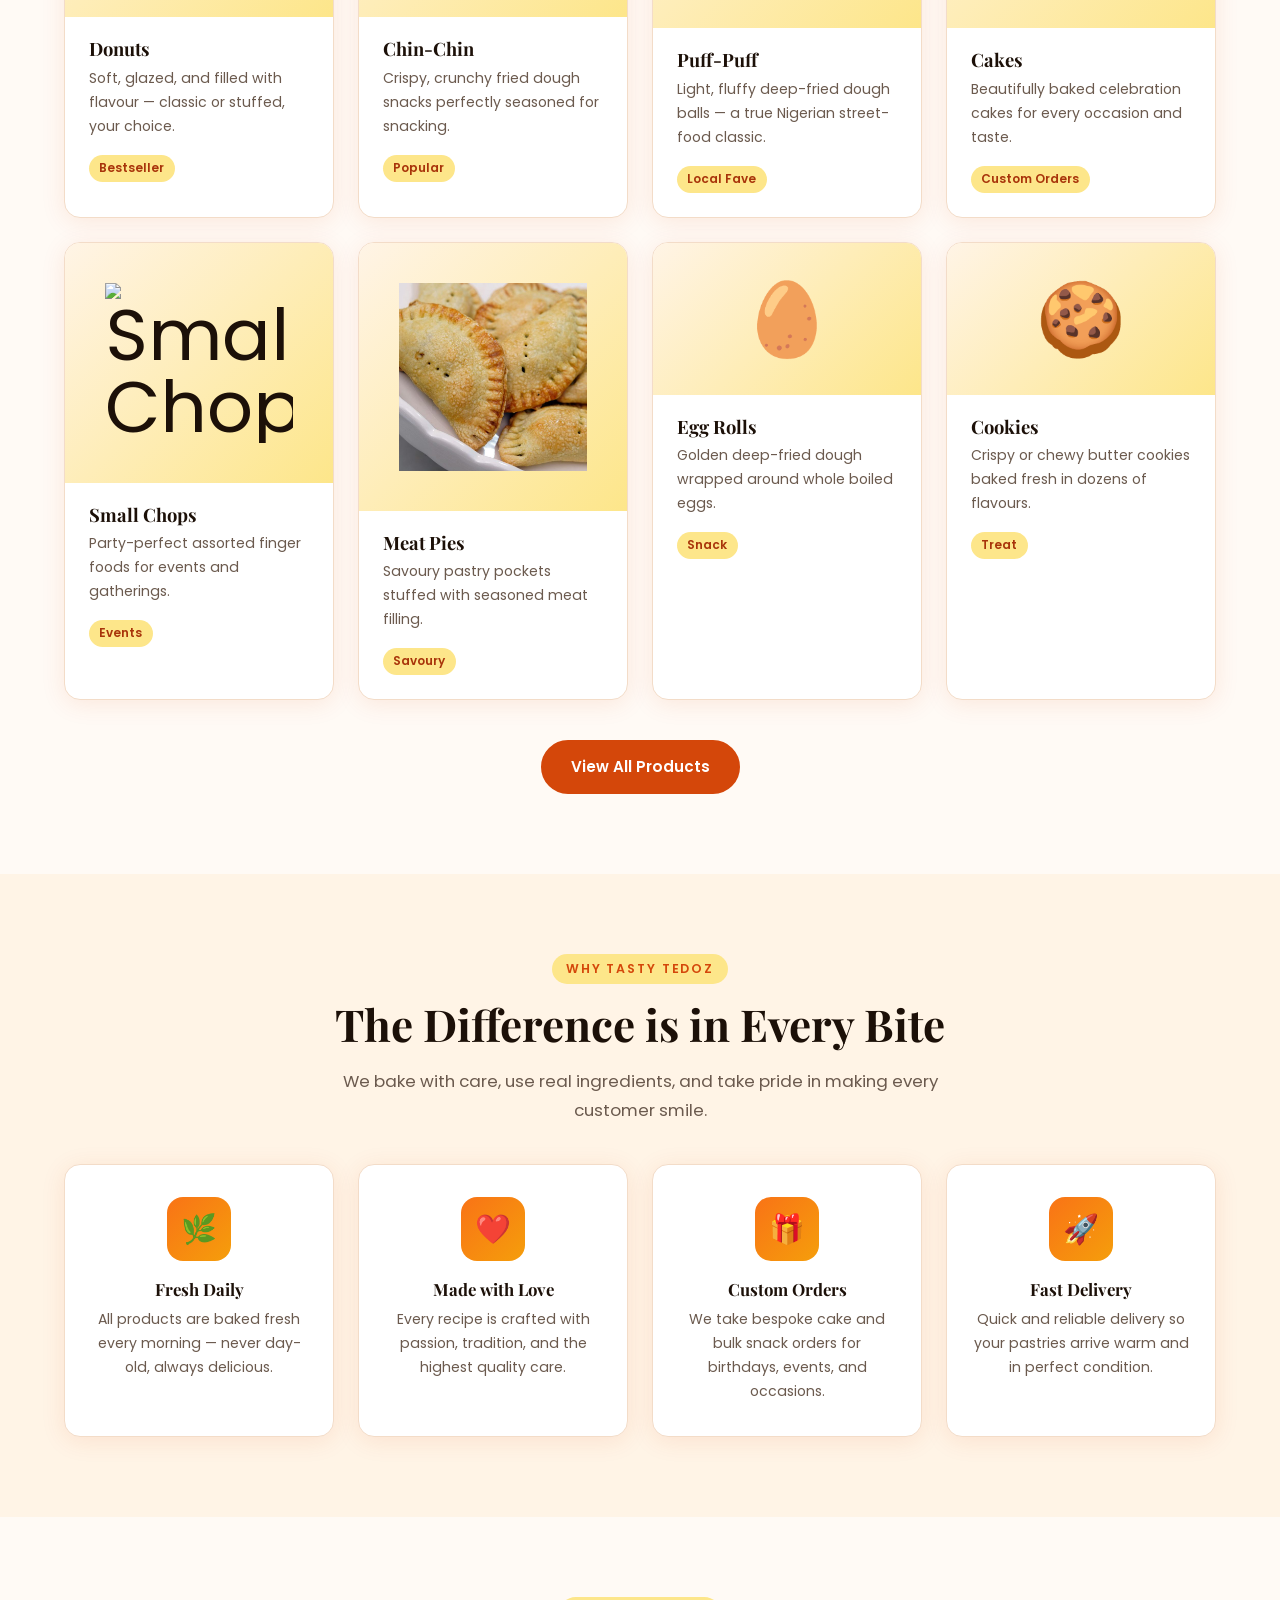
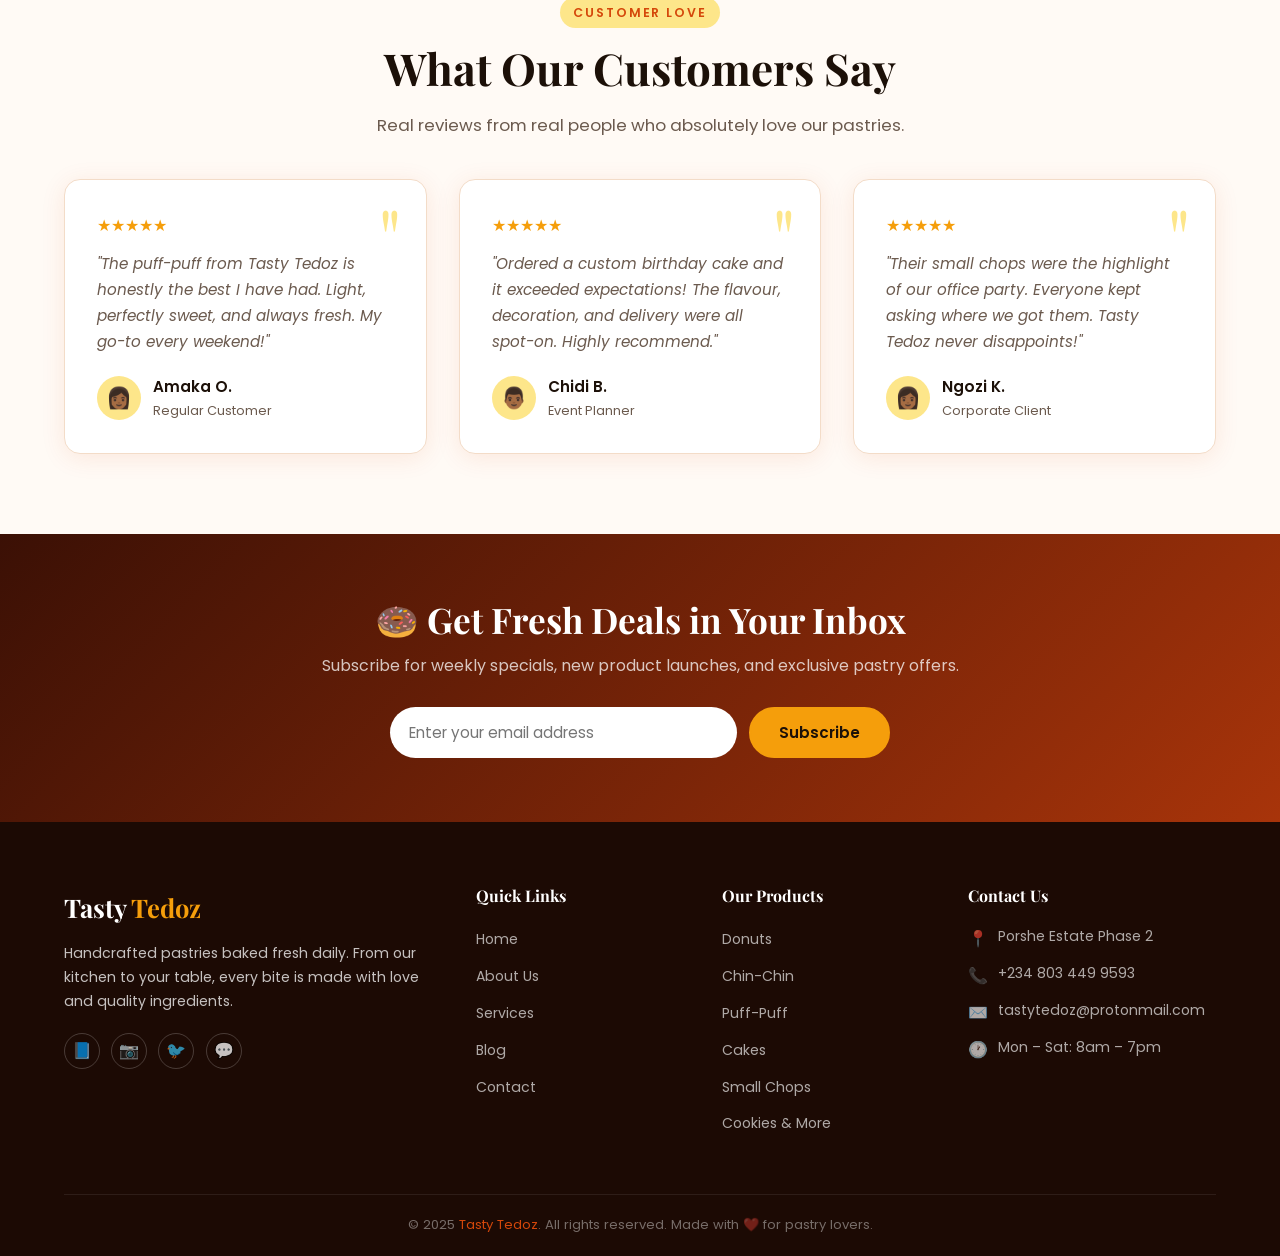
==== commit 8e98879b: "Added images for product cards, renamed files properly, removed unwanted files to reduce file size" ====
--- a/index.html
+++ b/index.html
@@ -27,7 +27,7 @@
           <!-- Logo -->
           <a href="index.html" class="nav-logo">
             <div class="logo-icon">
-              <img src="./assets/img/Good Fit.png" alt="Tasty Tedoz Logo" />
+              <img src="./assets/img/Good-Fit.png" alt="Tasty Tedoz Logo" />
             </div>
             <div class="logo-text">Tasty <span>Tedoz</span></div>
           </a>
@@ -97,7 +97,9 @@
 
           <!-- Hero Decorative Illustration -->
           <div class="hero-image-wrap">
-            <div class="hero-image-blob">🎂</div>
+            <div class="hero-image-blob">
+              <img src="./assets/img/Goodfit-edited.png" />
+            </div>
           </div>
         </div>
       </div>
@@ -150,7 +152,9 @@
         <!-- Products Grid -->
         <div class="grid-4">
           <div class="product-card">
-            <div class="product-card-emoji">🍩</div>
+            <div class="product-card-emoji">
+              <img src="./assets/img/Donut1.jpg" alt="Donuts" />
+            </div>
             <div class="product-card-body">
               <h3>Donuts</h3>
               <p>
@@ -162,7 +166,9 @@
           </div>
 
           <div class="product-card">
-            <div class="product-card-emoji">🌀</div>
+            <div class="product-card-emoji">
+              <img src="./assets/img/chin-chin.png" alt="Chin-Chin" />
+            </div>
             <div class="product-card-body">
               <h3>Chin-Chin</h3>
               <p>
@@ -174,7 +180,9 @@
           </div>
 
           <div class="product-card">
-            <div class="product-card-emoji">🟡</div>
+            <div class="product-card-emoji">
+              <img src="./assets/img/Puff-puff.jpg" alt="Puff-Puff" />
+            </div>
             <div class="product-card-body">
               <h3>Puff-Puff</h3>
               <p>
@@ -186,7 +194,9 @@
           </div>
 
           <div class="product-card">
-            <div class="product-card-emoji">🎂</div>
+            <div class="product-card-emoji">
+              <img src="./assets/img/cake2.jpeg" alt="Cakes" />
+            </div>
             <div class="product-card-body">
               <h3>Cakes</h3>
               <p>
@@ -198,7 +208,9 @@
           </div>
 
           <div class="product-card">
-            <div class="product-card-emoji">🥟</div>
+            <div class="product-card-emoji">
+              <img src="./assets/img/small-chops.jpg" alt="Small Chops" />
+            </div>
             <div class="product-card-body">
               <h3>Small Chops</h3>
               <p>
@@ -209,10 +221,12 @@
           </div>
 
           <div class="product-card">
-            <div class="product-card-emoji">🐟</div>
-            <div class="product-card-body">
-              <h3>Fish Pies</h3>
-              <p>Savoury pastry pockets stuffed with seasoned fish filling.</p>
+            <div class="product-card-emoji">
+              <img src="./assets/img/Meatpie1.jpg" alt="Meat-pie image" />
+            </div>
+            <div class="product-card-body">
+              <h3>Meat Pies</h3>
+              <p>Savoury pastry pockets stuffed with seasoned meat filling.</p>
               <span class="product-tag">Savoury</span>
             </div>
           </div>
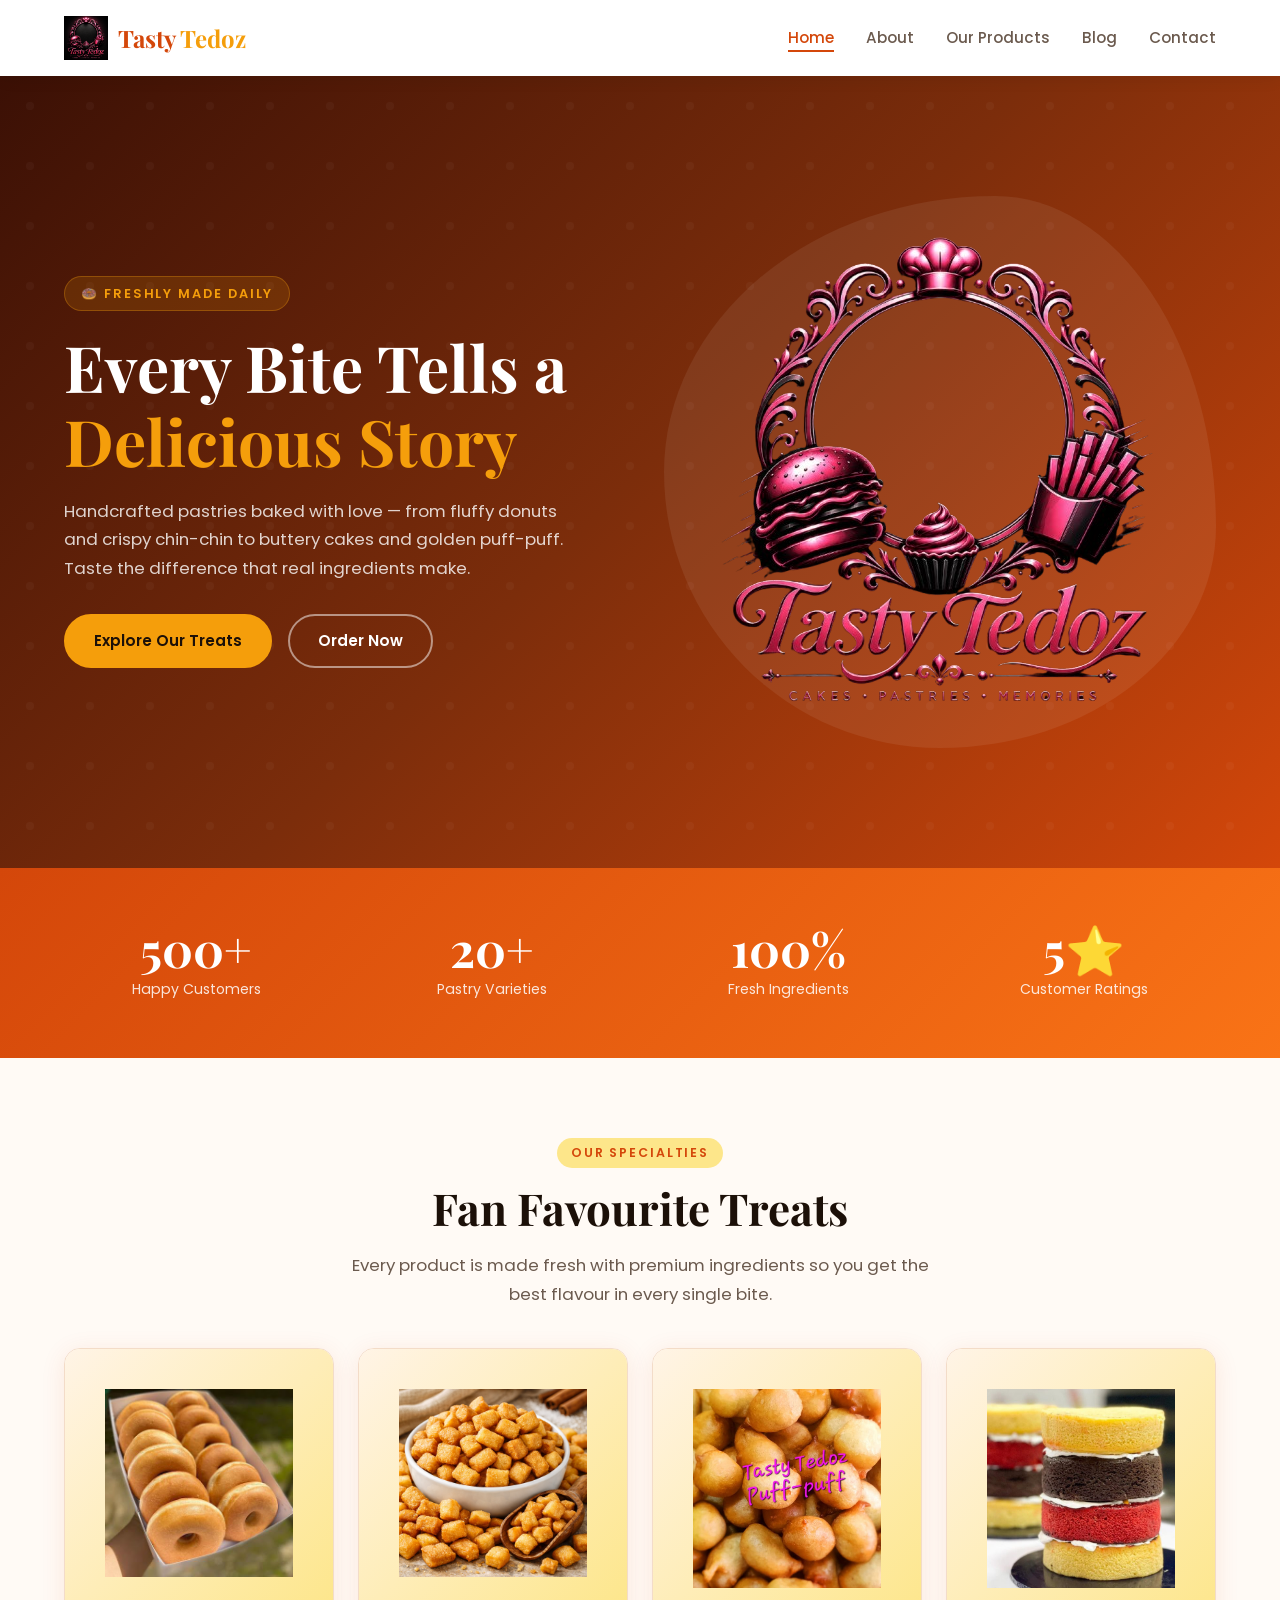
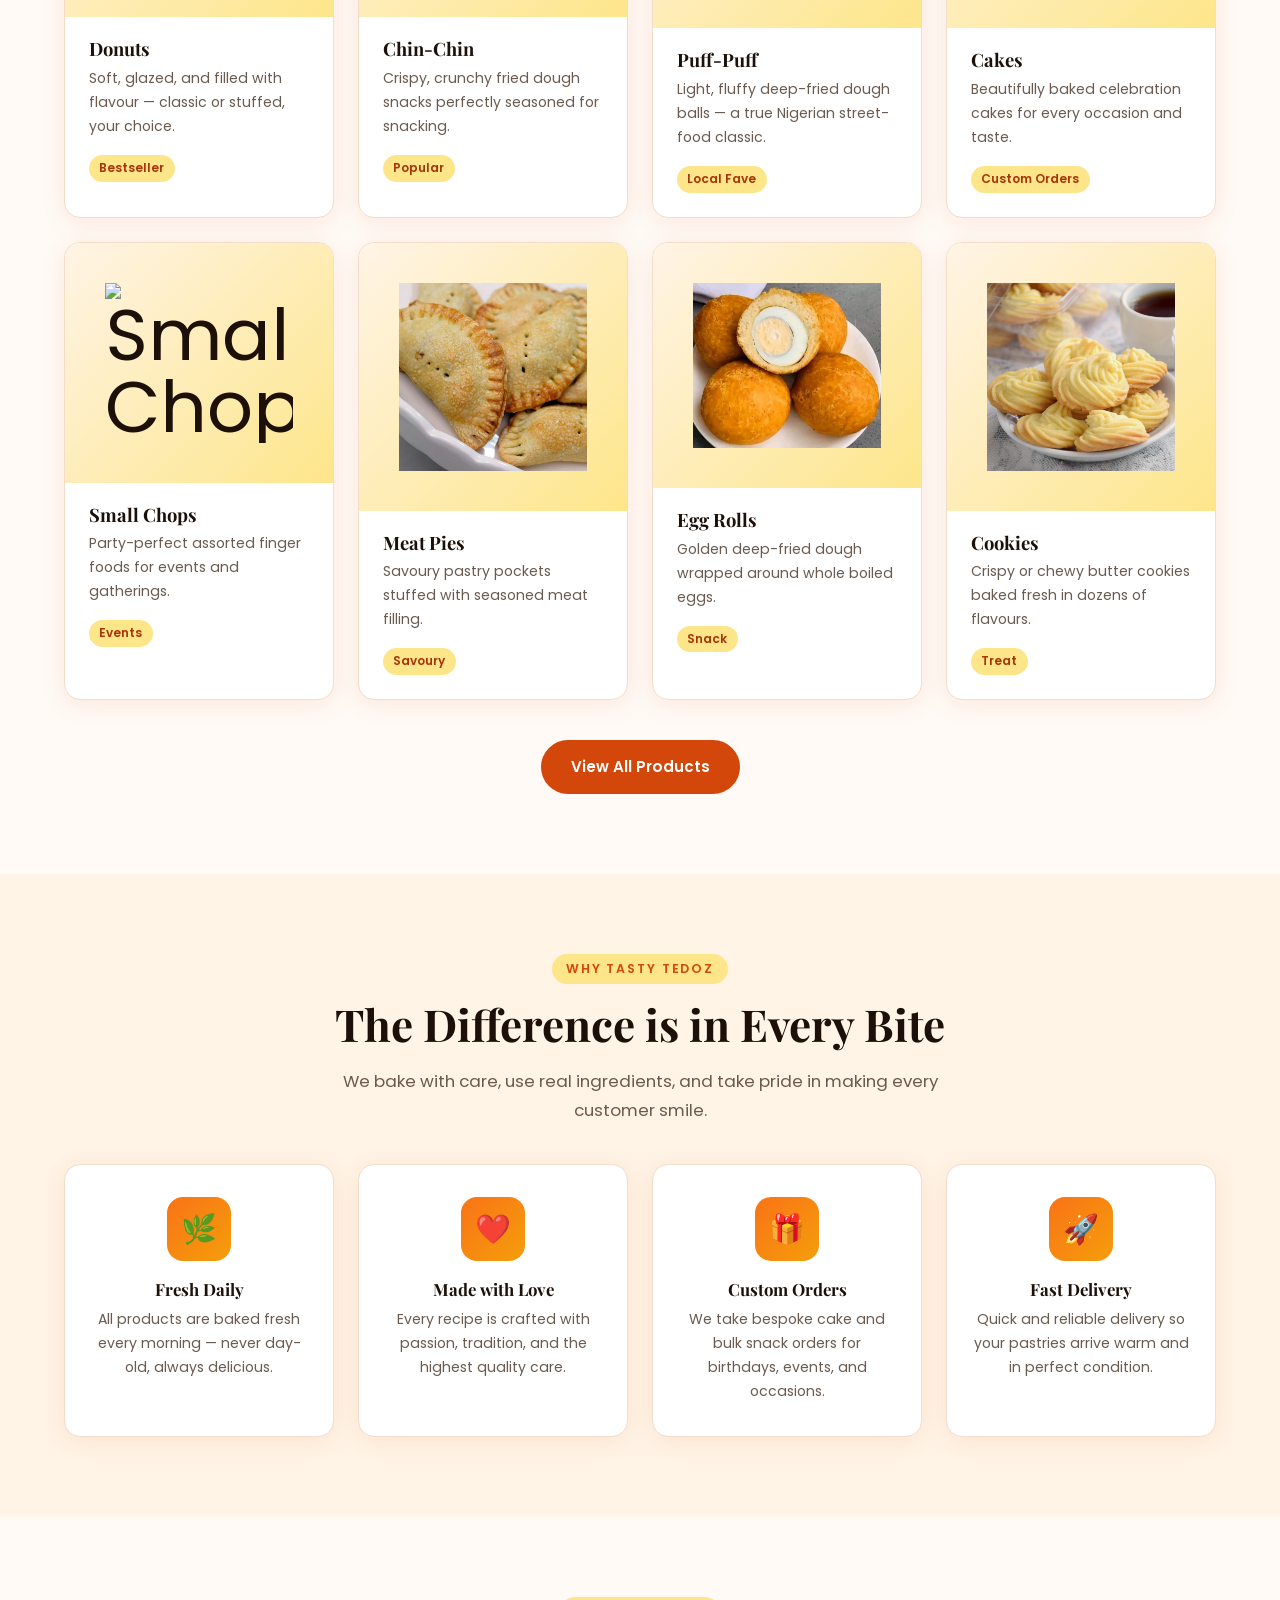
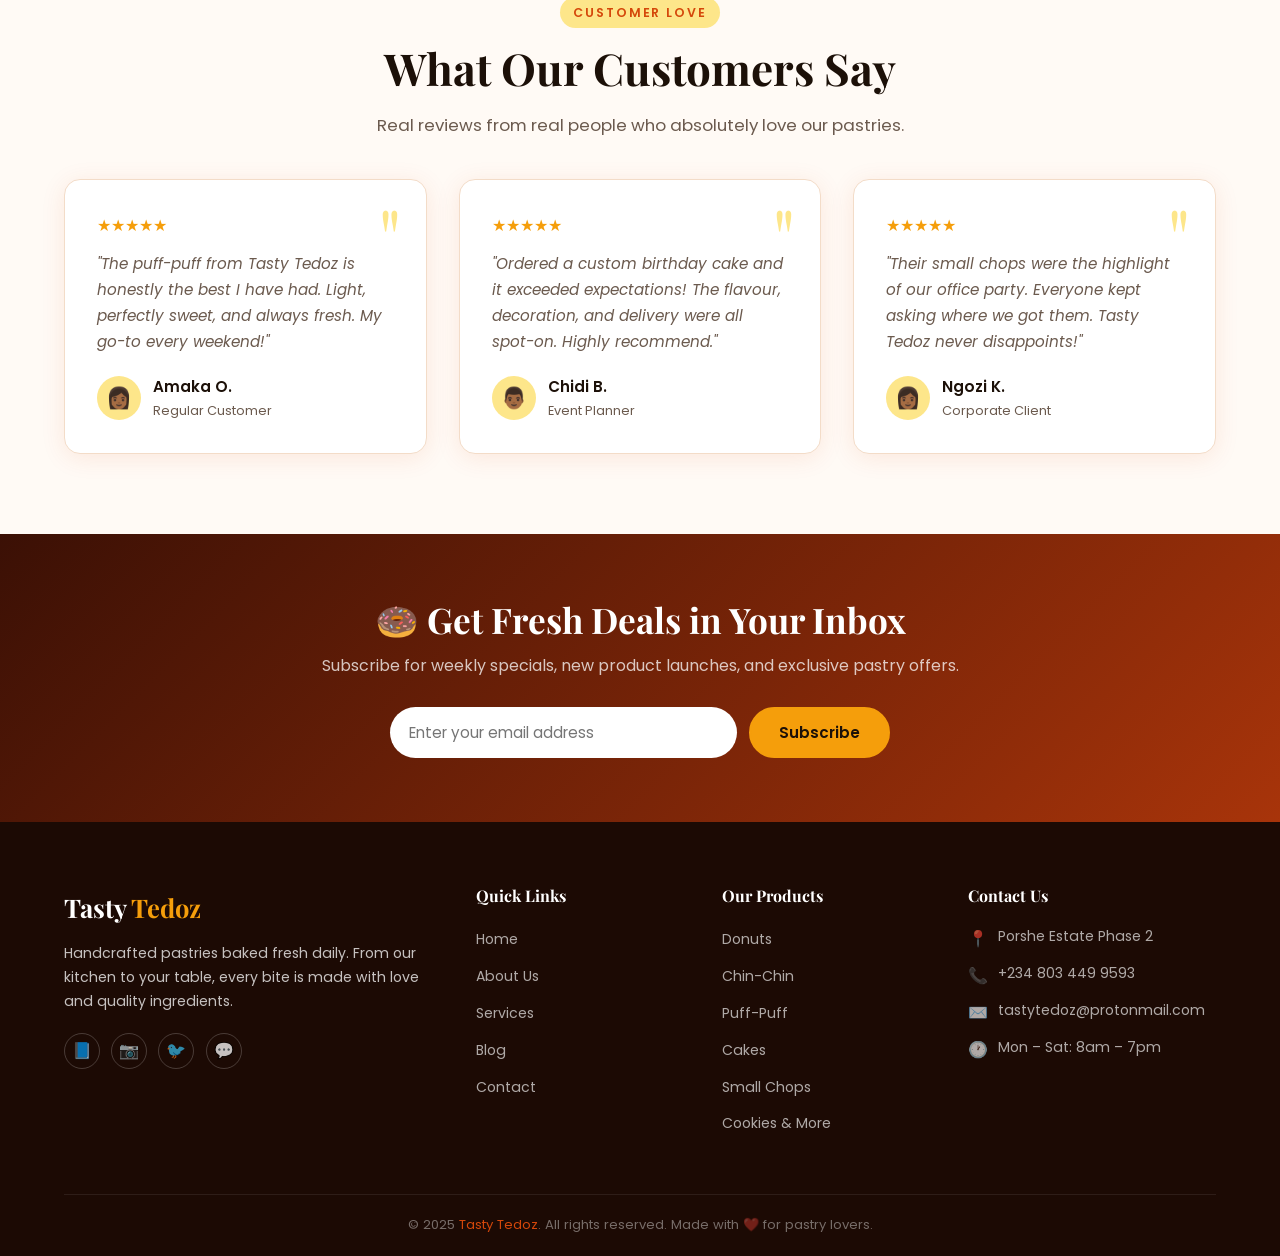
==== commit bc6160f6: "added images using the img src" ====
--- a/index.html
+++ b/index.html
@@ -232,7 +232,12 @@
           </div>
 
           <div class="product-card">
-            <div class="product-card-emoji">🥚</div>
+            <div class="product-card-emoji">
+              <img
+                src="./assets/img/Egg-roll.jpg"
+                alt="image of egg roll in a plate with one sliced open"
+              />
+            </div>
             <div class="product-card-body">
               <h3>Egg Rolls</h3>
               <p>Golden deep-fried dough wrapped around whole boiled eggs.</p>
@@ -241,7 +246,9 @@
           </div>
 
           <div class="product-card">
-            <div class="product-card-emoji">🍪</div>
+            <div class="product-card-emoji">
+              <img src="./assets/img/cookies.jpg" alt="Cookies" />
+            </div>
             <div class="product-card-body">
               <h3>Cookies</h3>
               <p>
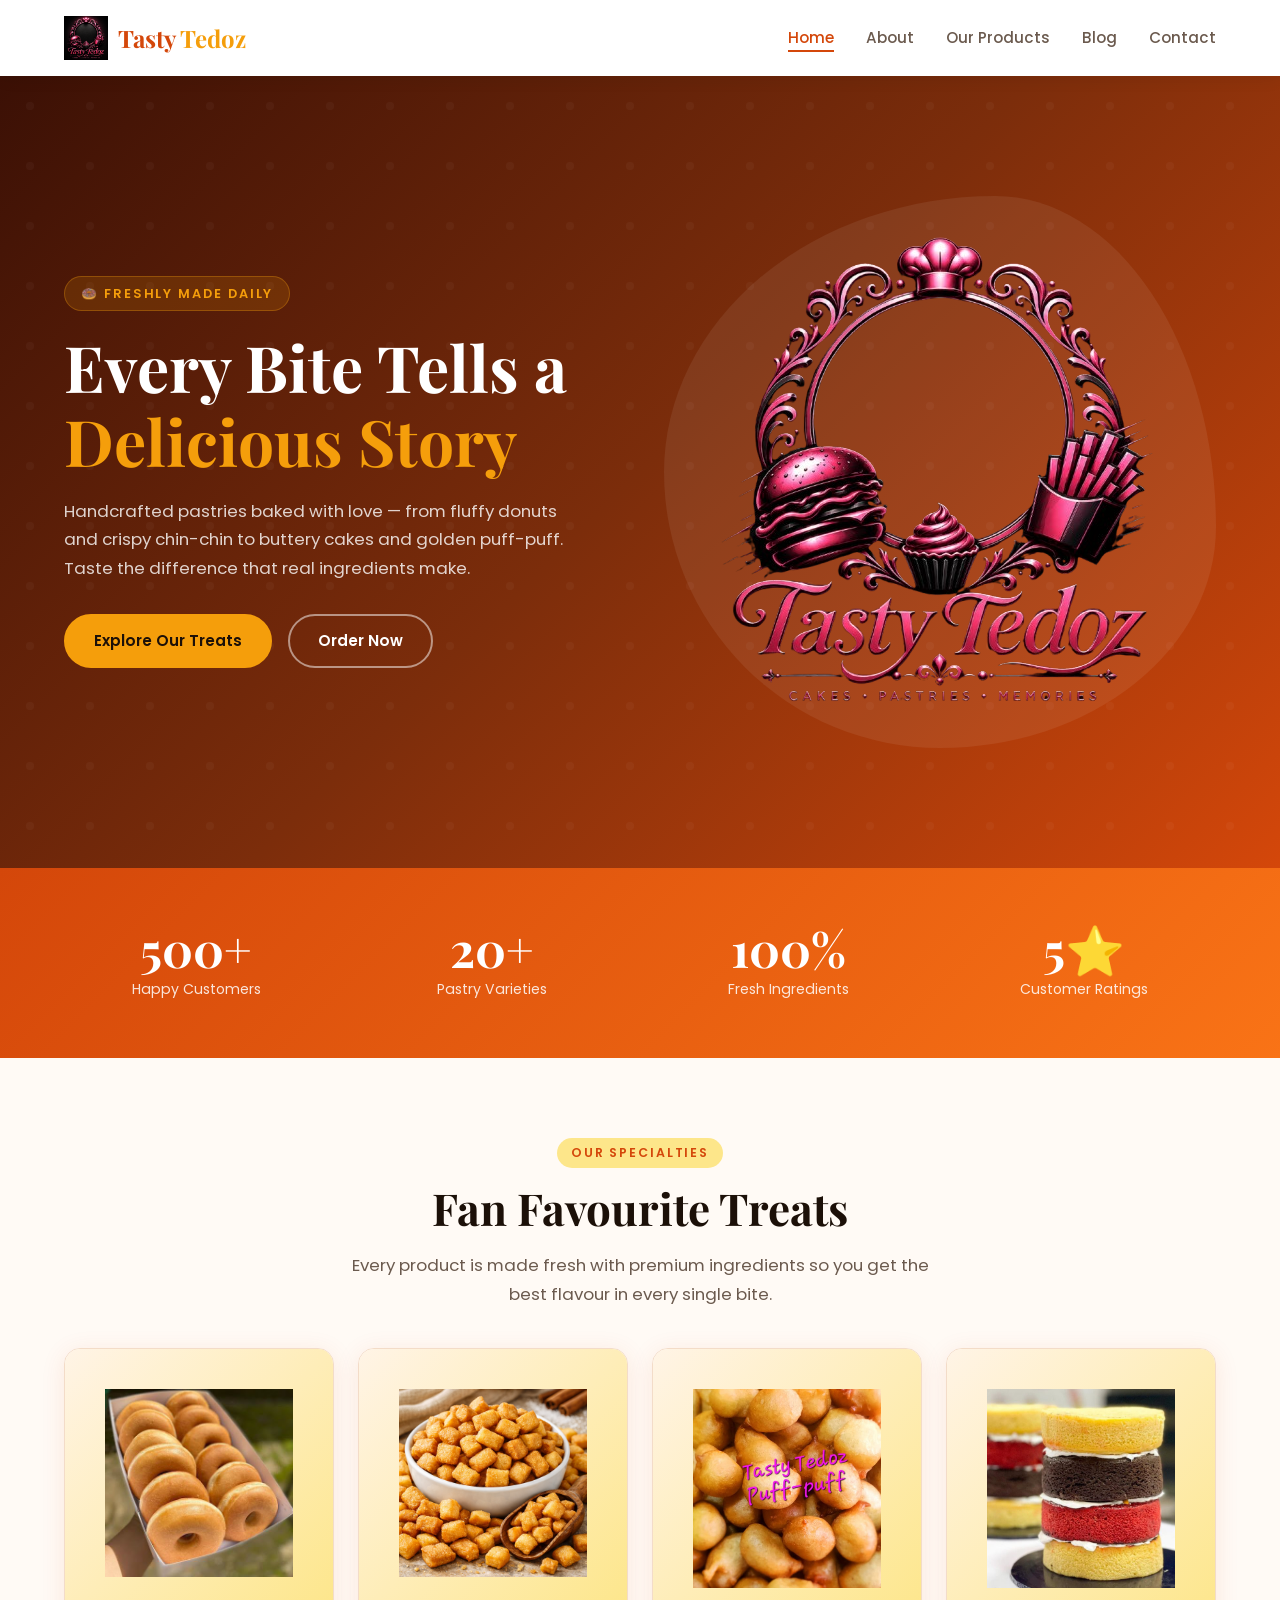
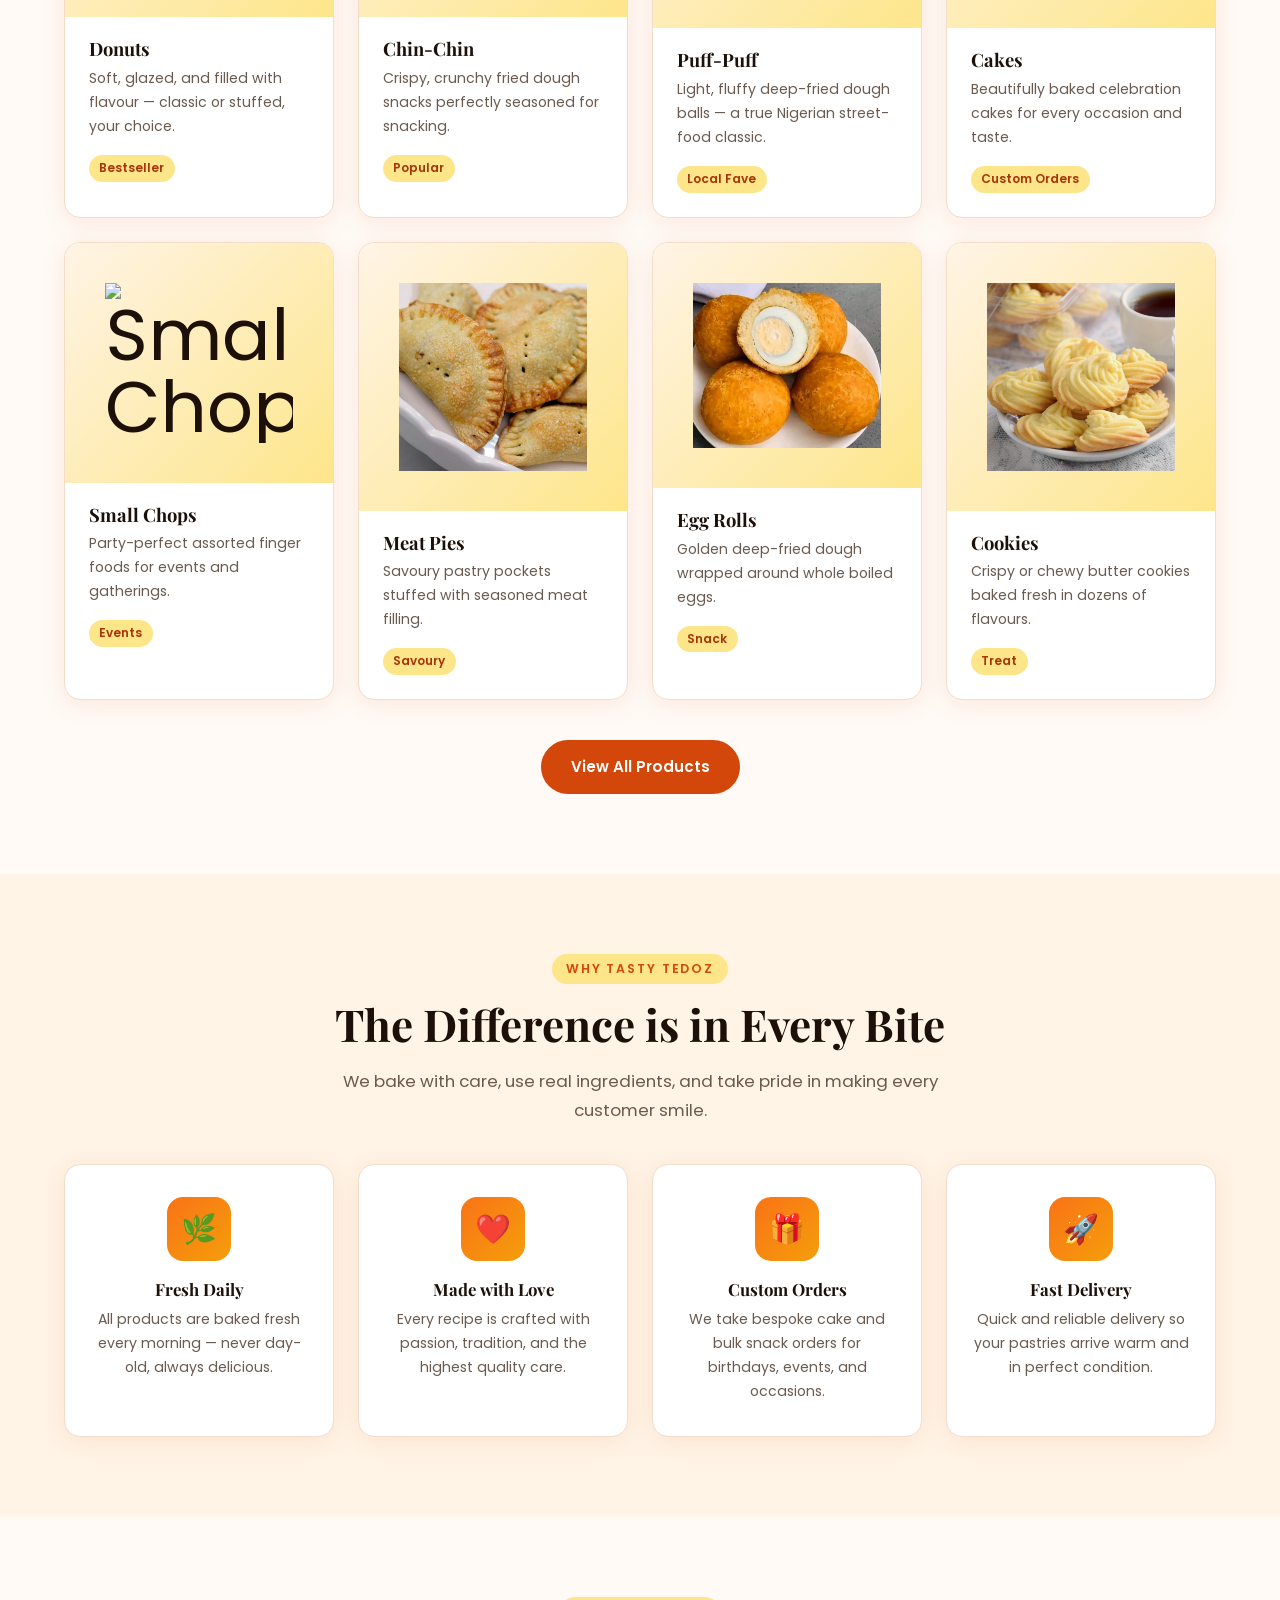
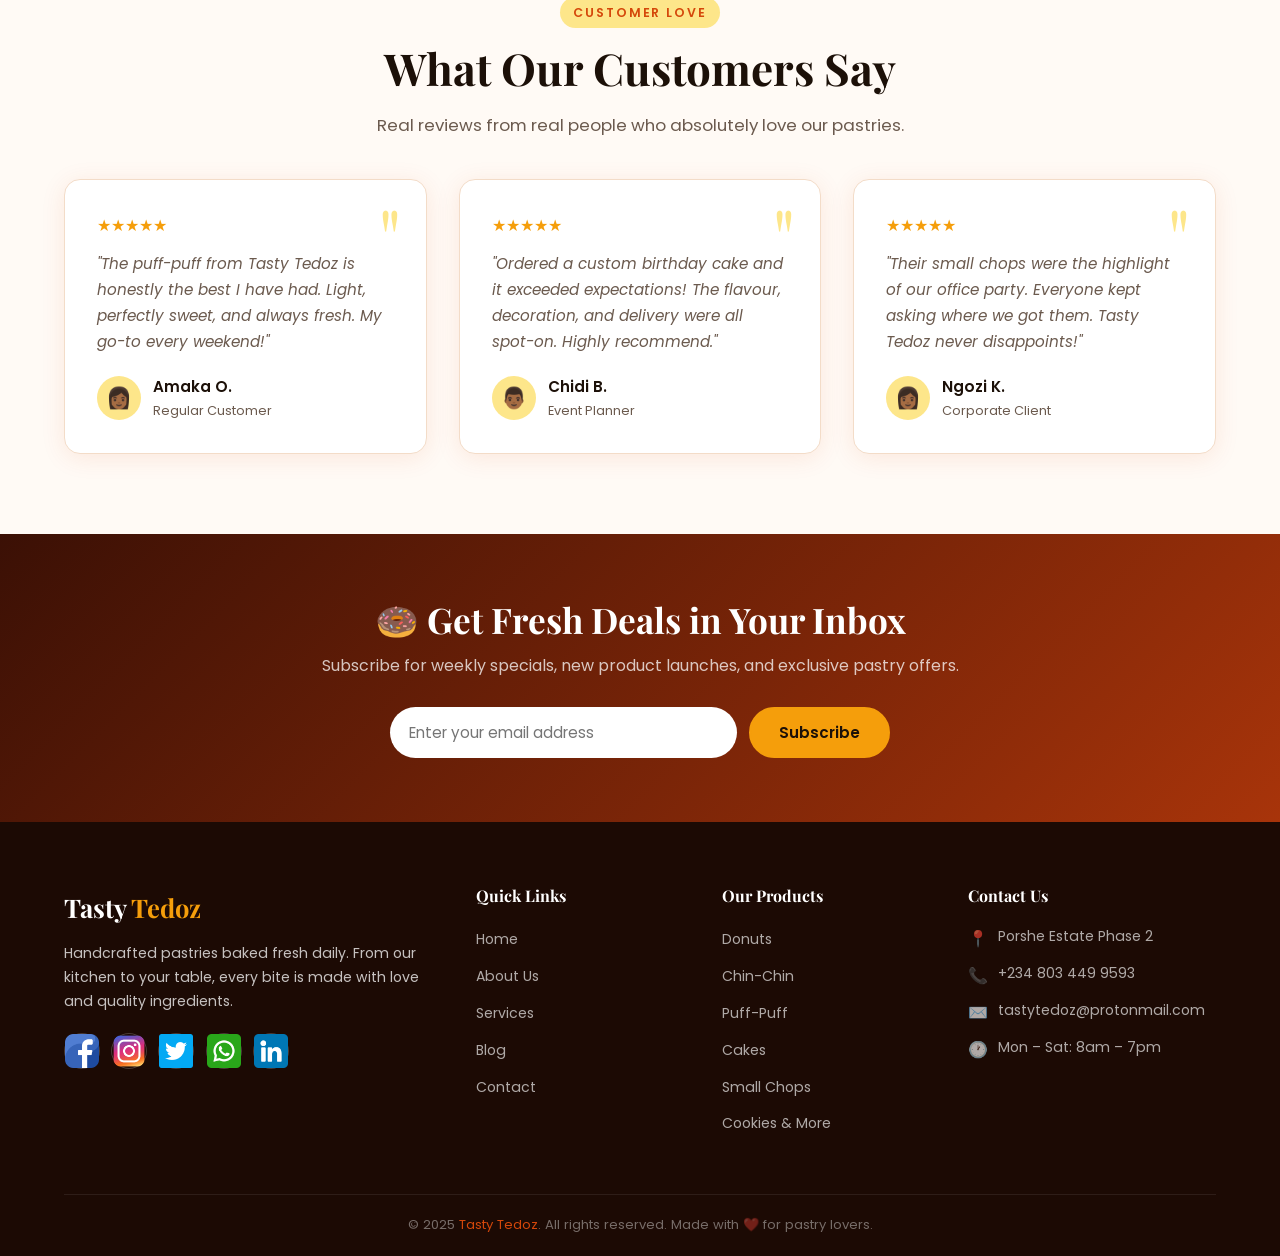
==== commit c351c1f7: "Added the illustrator image of tasty tedoz chef" ====
--- a/index.html
+++ b/index.html
@@ -15,6 +15,7 @@
       href="https://fonts.googleapis.com/css2?family=Playfair+Display:wght@400;700;900&family=Poppins:wght@300;400;500;600;700&display=swap"
       rel="stylesheet"
     />
+    <script src="./assets/js/script.js" defer></script>
   </head>
 
   <body>
@@ -424,10 +425,21 @@
               table, every bite is made with love and quality ingredients.
             </p>
             <div class="footer-socials">
-              <a href="#" aria-label="Facebook">📘</a>
-              <a href="#" aria-label="Instagram">📷</a>
-              <a href="#" aria-label="Twitter">🐦</a>
-              <a href="#" aria-label="WhatsApp">💬</a>
+              <a href="#" aria-label="Facebook"
+                ><img src="./assets/img/icons/facebook.png" alt="Facebook"
+              /></a>
+              <a href="#" aria-label="Instagram"
+                ><img src="./assets/img/icons/instagram.png" alt="Instagram"
+              /></a>
+              <a href="#" aria-label="Twitter"
+                ><img src="./assets/img/icons/twitter.png" alt="Twitter"
+              /></a>
+              <a href="#" aria-label="WhatsApp"
+                ><img src="./assets/img/icons/whatsapp.png" alt="WhatsApp"
+              /></a>
+              <a href="#" aria-label="LinkedIn"
+                ><img src="./assets/img/icons/linkedin.png" alt="LinkedIn"
+              /></a>
             </div>
           </div>
 
--- a/assets/css/style.css
+++ b/assets/css/style.css
@@ -654,8 +654,8 @@
 }
 
 .team-avatar {
-  width: 80px;
-  height: 80px;
+  width: 90px;
+  height: 90px;
   border-radius: 50%;
   background: linear-gradient(135deg, var(--primary-light), var(--accent));
   display: grid;
@@ -664,6 +664,12 @@
   margin: 0 auto 1rem;
 }
 
+.team-avatar img {
+  width: 90px;
+  height: 90px;
+  object-fit: cover;
+  border-radius: 50%;
+}
 .team-name {
   font-size: 1.1rem;
   margin-bottom: 0.25rem;
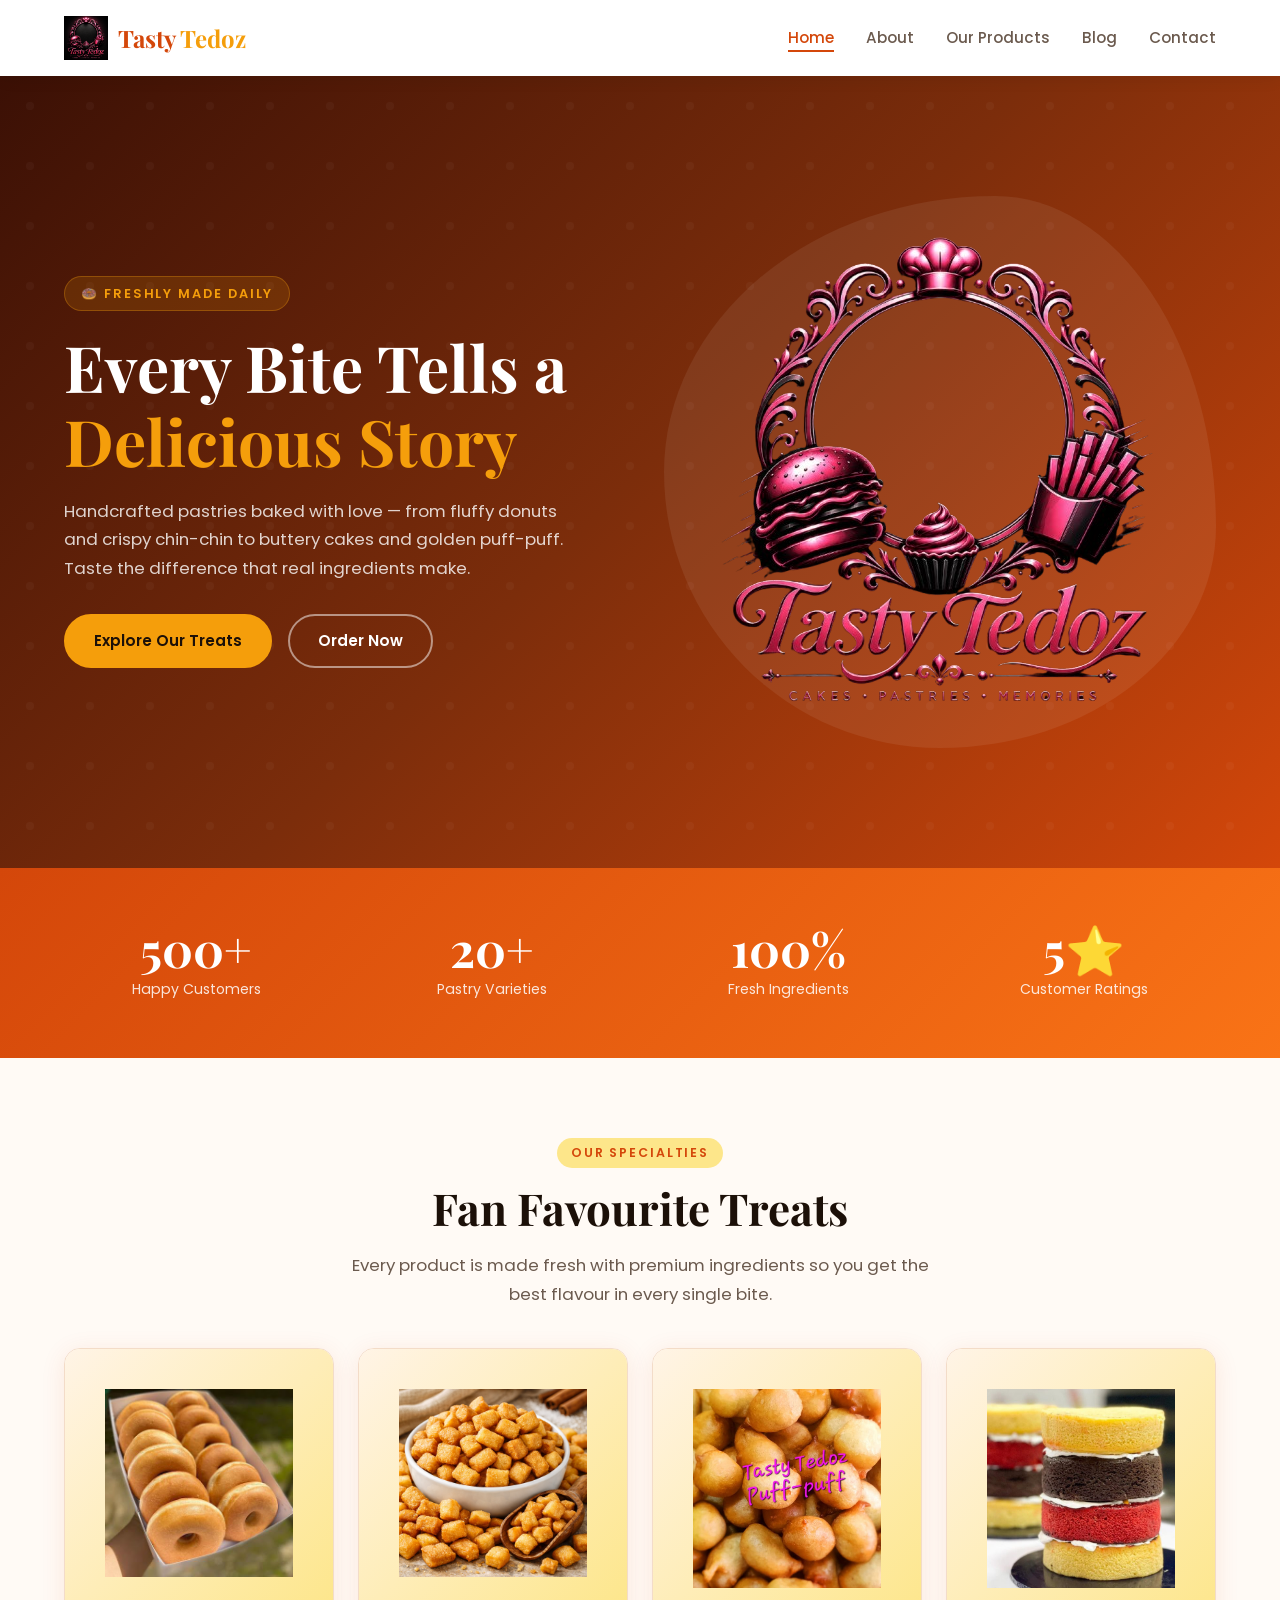
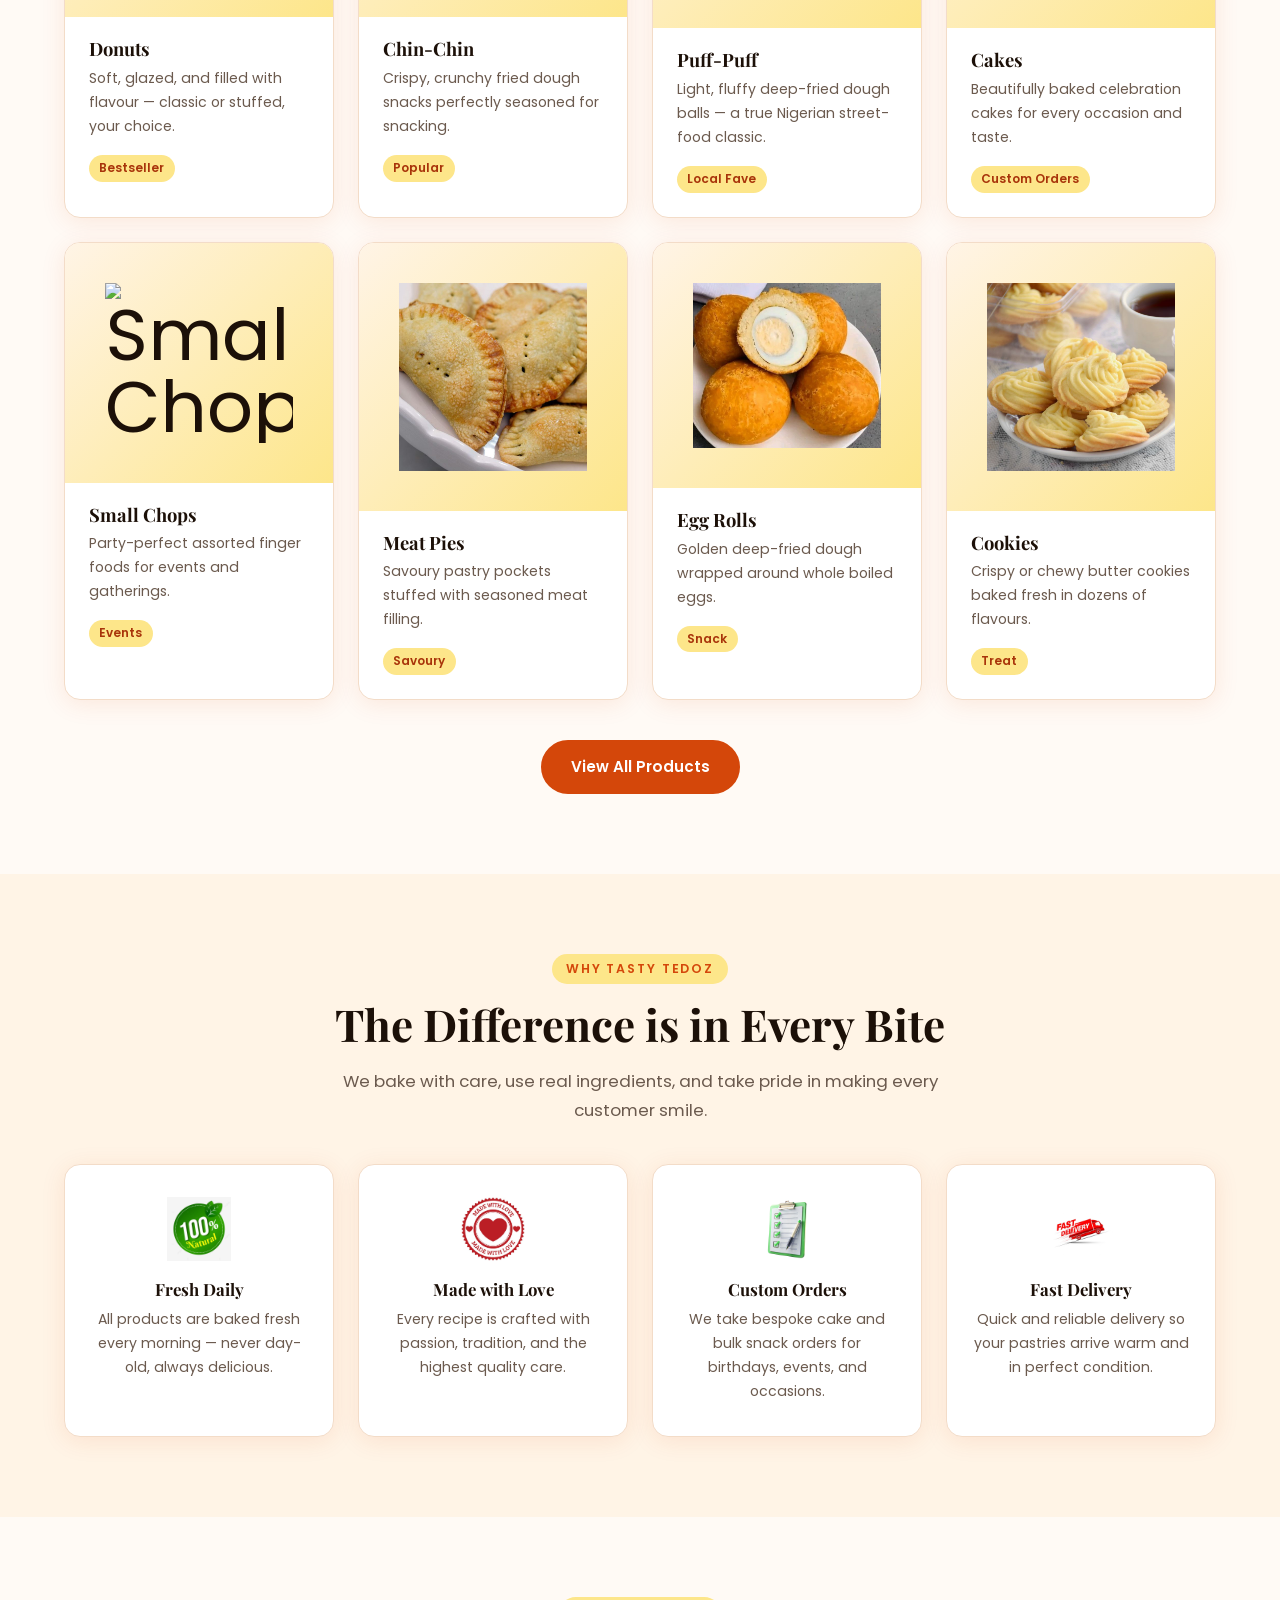
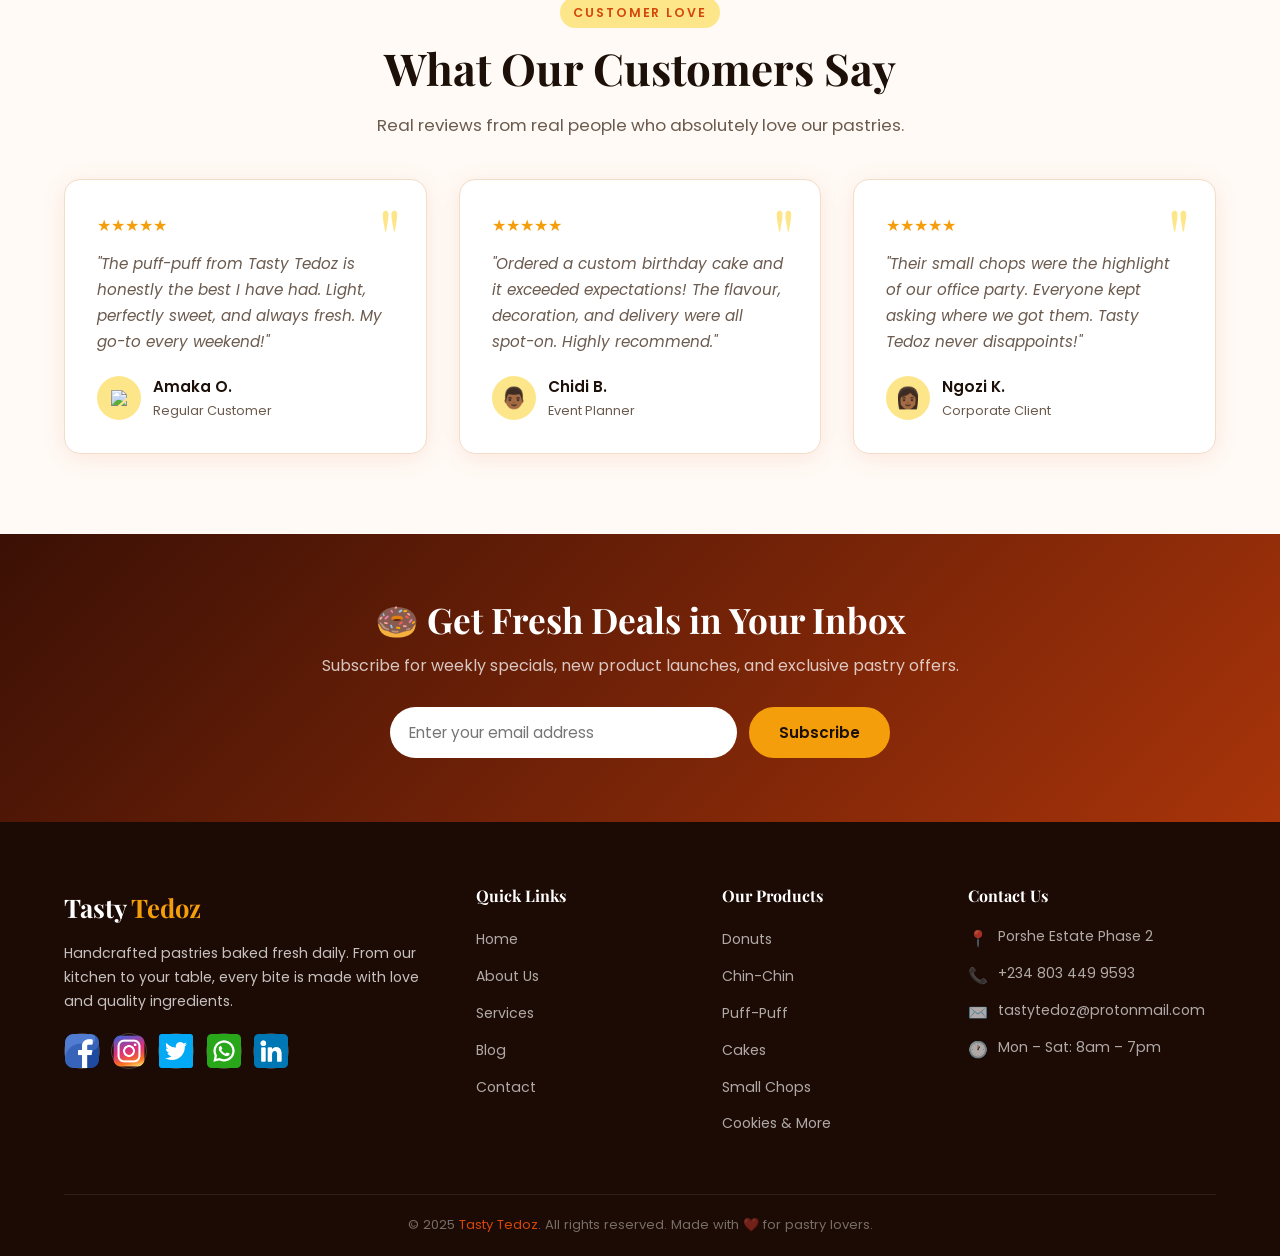
==== commit 9a343515: "added script to a seperate page, added images to index  page" ====
--- a/index.html
+++ b/index.html
@@ -286,7 +286,9 @@
         <!-- Features Grid -->
         <div class="grid-4">
           <div class="feature-box">
-            <div class="feature-icon">🌿</div>
+            <div class="feature-icon">
+              <img src="./assets/img/freshdaily.jpg" alt="Fresh Daily" />
+            </div>
             <h3>Fresh Daily</h3>
             <p>
               All products are baked fresh every morning — never day-old, always
@@ -295,7 +297,9 @@
           </div>
 
           <div class="feature-box">
-            <div class="feature-icon">❤️</div>
+            <div class="feature-icon">
+              <img src="./assets/img/made-with-love.jpg" alt="Made with Love" />
+            </div>
             <h3>Made with Love</h3>
             <p>
               Every recipe is crafted with passion, tradition, and the highest
@@ -304,7 +308,9 @@
           </div>
 
           <div class="feature-box">
-            <div class="feature-icon">🎁</div>
+            <div class="feature-icon">
+              <img src="./assets/img/custom-order.jpg" alt="Custom Orders" />
+            </div>
             <h3>Custom Orders</h3>
             <p>
               We take bespoke cake and bulk snack orders for birthdays, events,
@@ -313,7 +319,9 @@
           </div>
 
           <div class="feature-box">
-            <div class="feature-icon">🚀</div>
+            <div class="feature-icon">
+              <img src="./assets/img/fastdelivery.jpg" alt="Fast Delivery" />
+            </div>
             <h3>Fast Delivery</h3>
             <p>
               Quick and reliable delivery so your pastries arrive warm and in
@@ -347,7 +355,9 @@
               Light, perfectly sweet, and always fresh. My go-to every weekend!"
             </p>
             <div class="testimonial-author">
-              <div class="testimonial-avatar">👩🏾</div>
+              <div class="testimonial-avatar">
+                <img src="./assets/img/amaka.webp" />
+              </div>
               <div>
                 <div class="testimonial-author-name">Amaka O.</div>
                 <div class="testimonial-author-role">Regular Customer</div>
@@ -502,37 +512,5 @@
        BACK-TO-TOP BUTTON
        ============================================================ -->
     <button id="backToTop" aria-label="Back to top">↑</button>
-
-    <!-- ============================================================
-       JAVASCRIPT – Nav toggle & Back-to-top
-       ============================================================ -->
-    <script>
-      // Mobile hamburger toggle
-      const hamburger = document.getElementById("hamburger");
-      const navLinks = document.getElementById("navLinks");
-
-      hamburger.addEventListener("click", () => {
-        hamburger.classList.toggle("open");
-        navLinks.classList.toggle("open");
-      });
-
-      // Close nav when a link is clicked
-      navLinks.querySelectorAll("a").forEach((link) => {
-        link.addEventListener("click", () => {
-          hamburger.classList.remove("open");
-          navLinks.classList.remove("open");
-        });
-      });
-
-      // Back-to-top visibility
-      const backToTop = document.getElementById("backToTop");
-      window.addEventListener("scroll", () => {
-        backToTop.classList.toggle("visible", window.scrollY > 400);
-      });
-
-      backToTop.addEventListener("click", () => {
-        window.scrollTo({ top: 0, behavior: "smooth" });
-      });
-    </script>
   </body>
 </html>
--- a/assets/css/style.css
+++ b/assets/css/style.css
@@ -130,6 +130,12 @@
   gap: 2rem;
 }
 
+.grid-2 img {
+  width: 100px;
+  height: auto;
+  object-fit: cover;
+}
+
 .grid-3 {
   display: grid;
   grid-template-columns: repeat(3, 1fr);
@@ -194,6 +200,64 @@
   border-color: #d97706;
   color: var(--white);
   transform: translateY(-2px);
+}
+
+/* ============================================================
+   SERVICES PAGE: Filter tabs and service strip
+   ============================================================ */
+.filter-tabs {
+  display: flex;
+  flex-wrap: wrap;
+  gap: 0.6rem;
+  justify-content: center;
+  margin-bottom: 2.5rem;
+}
+
+.filter-btn {
+  padding: 0.5rem 1.3rem;
+  border: 2px solid var(--border);
+  border-radius: 3rem;
+  background: var(--white);
+  font-family: var(--font-body);
+  font-size: 0.88rem;
+  font-weight: 600;
+  color: var(--text-muted);
+  cursor: pointer;
+  transition: all 0.25s ease;
+}
+
+.filter-btn:hover,
+.filter-btn.active {
+  background: var(--primary);
+  border-color: var(--primary);
+  color: var(--white);
+}
+
+.service-strip {
+  display: flex;
+  flex-wrap: wrap;
+  gap: 1rem;
+  align-items: center;
+  justify-content: center;
+  padding: 1.75rem 2rem;
+  background: var(--white);
+  border-radius: var(--radius);
+  box-shadow: var(--card-shadow);
+  border: 1px solid var(--border);
+  margin-bottom: 2rem;
+}
+
+.service-strip-item {
+  display: flex;
+  align-items: center;
+  gap: 0.5rem;
+  font-size: 0.88rem;
+  font-weight: 600;
+  color: var(--text-muted);
+}
+
+.service-strip-item span:first-child {
+  font-size: 1.2rem;
 }
 
 /* ============================================================
@@ -515,6 +579,12 @@
   text-align: center;
   font-size: 4.5rem;
   line-height: 1;
+}
+
+.product-card-emoji img {
+  width: 25rem;
+  height: auto;
+  object-fit: contain;
 }
 
 .product-card-body {
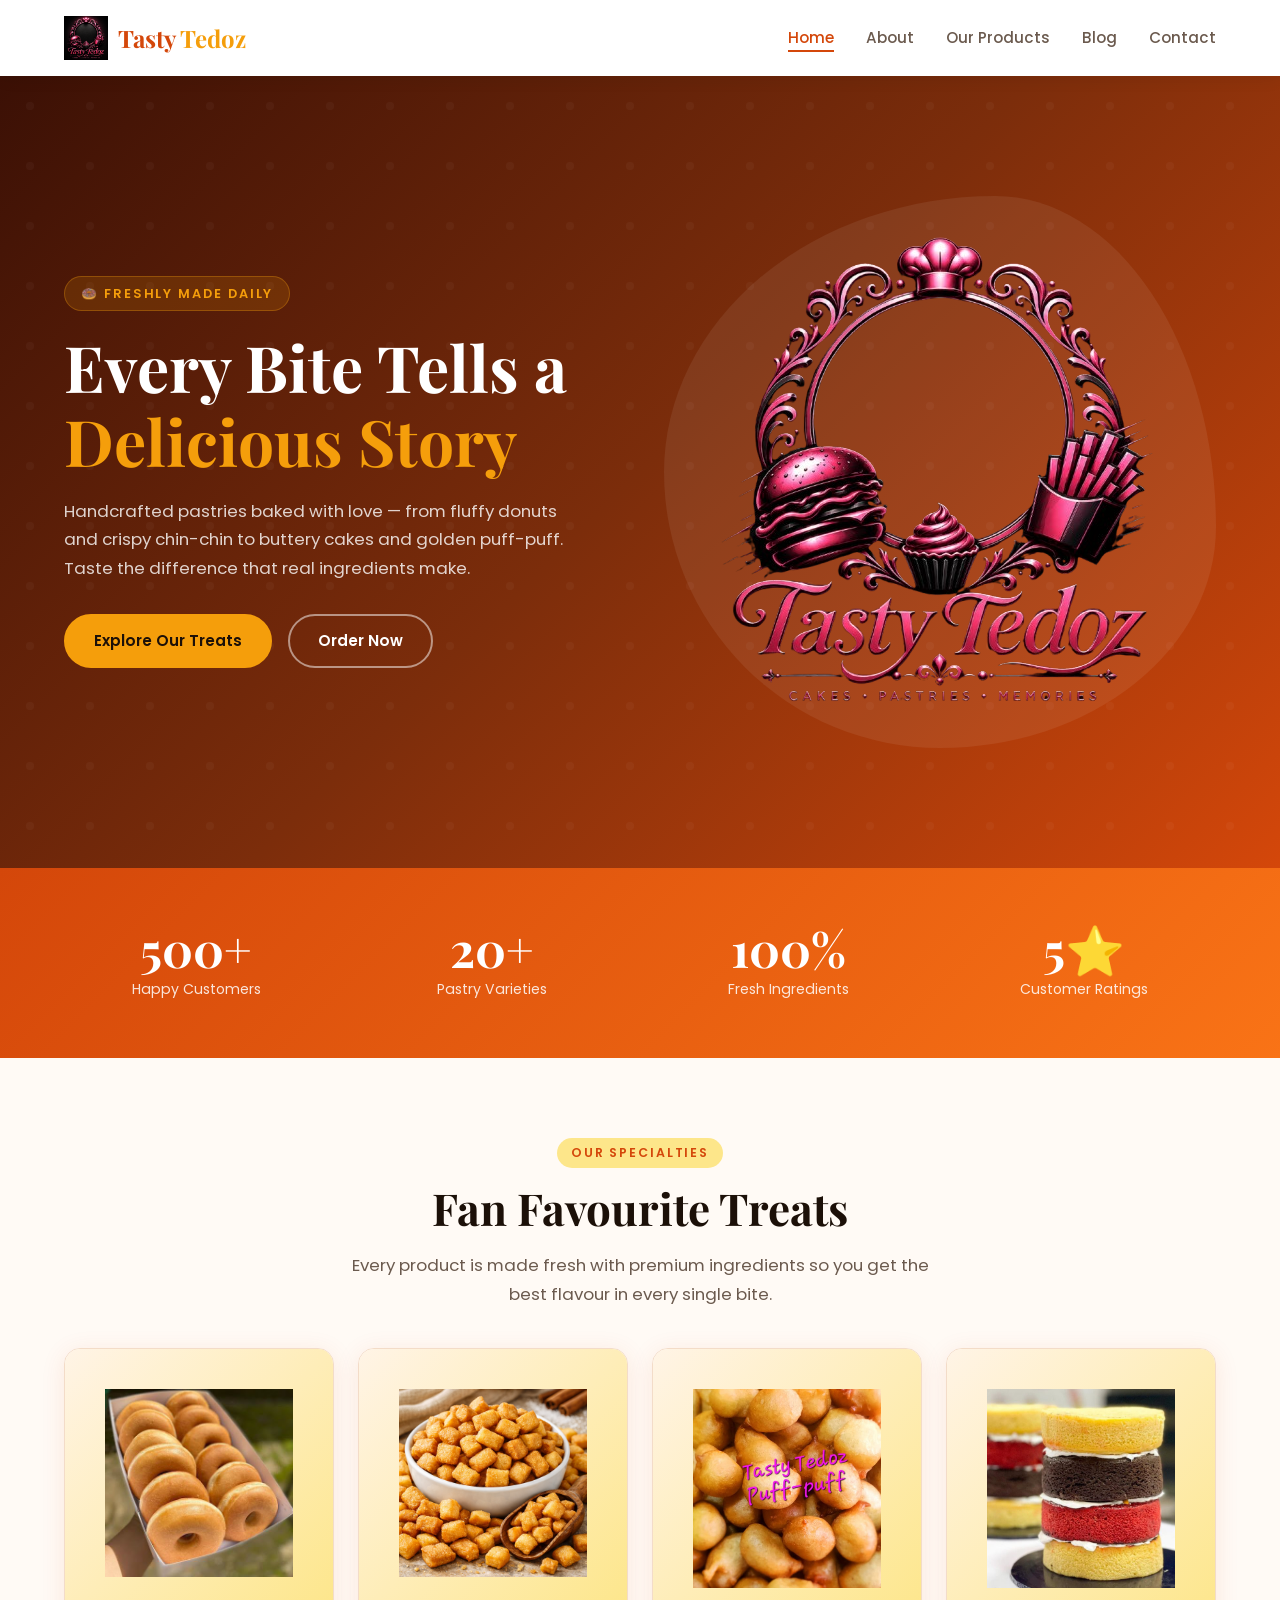
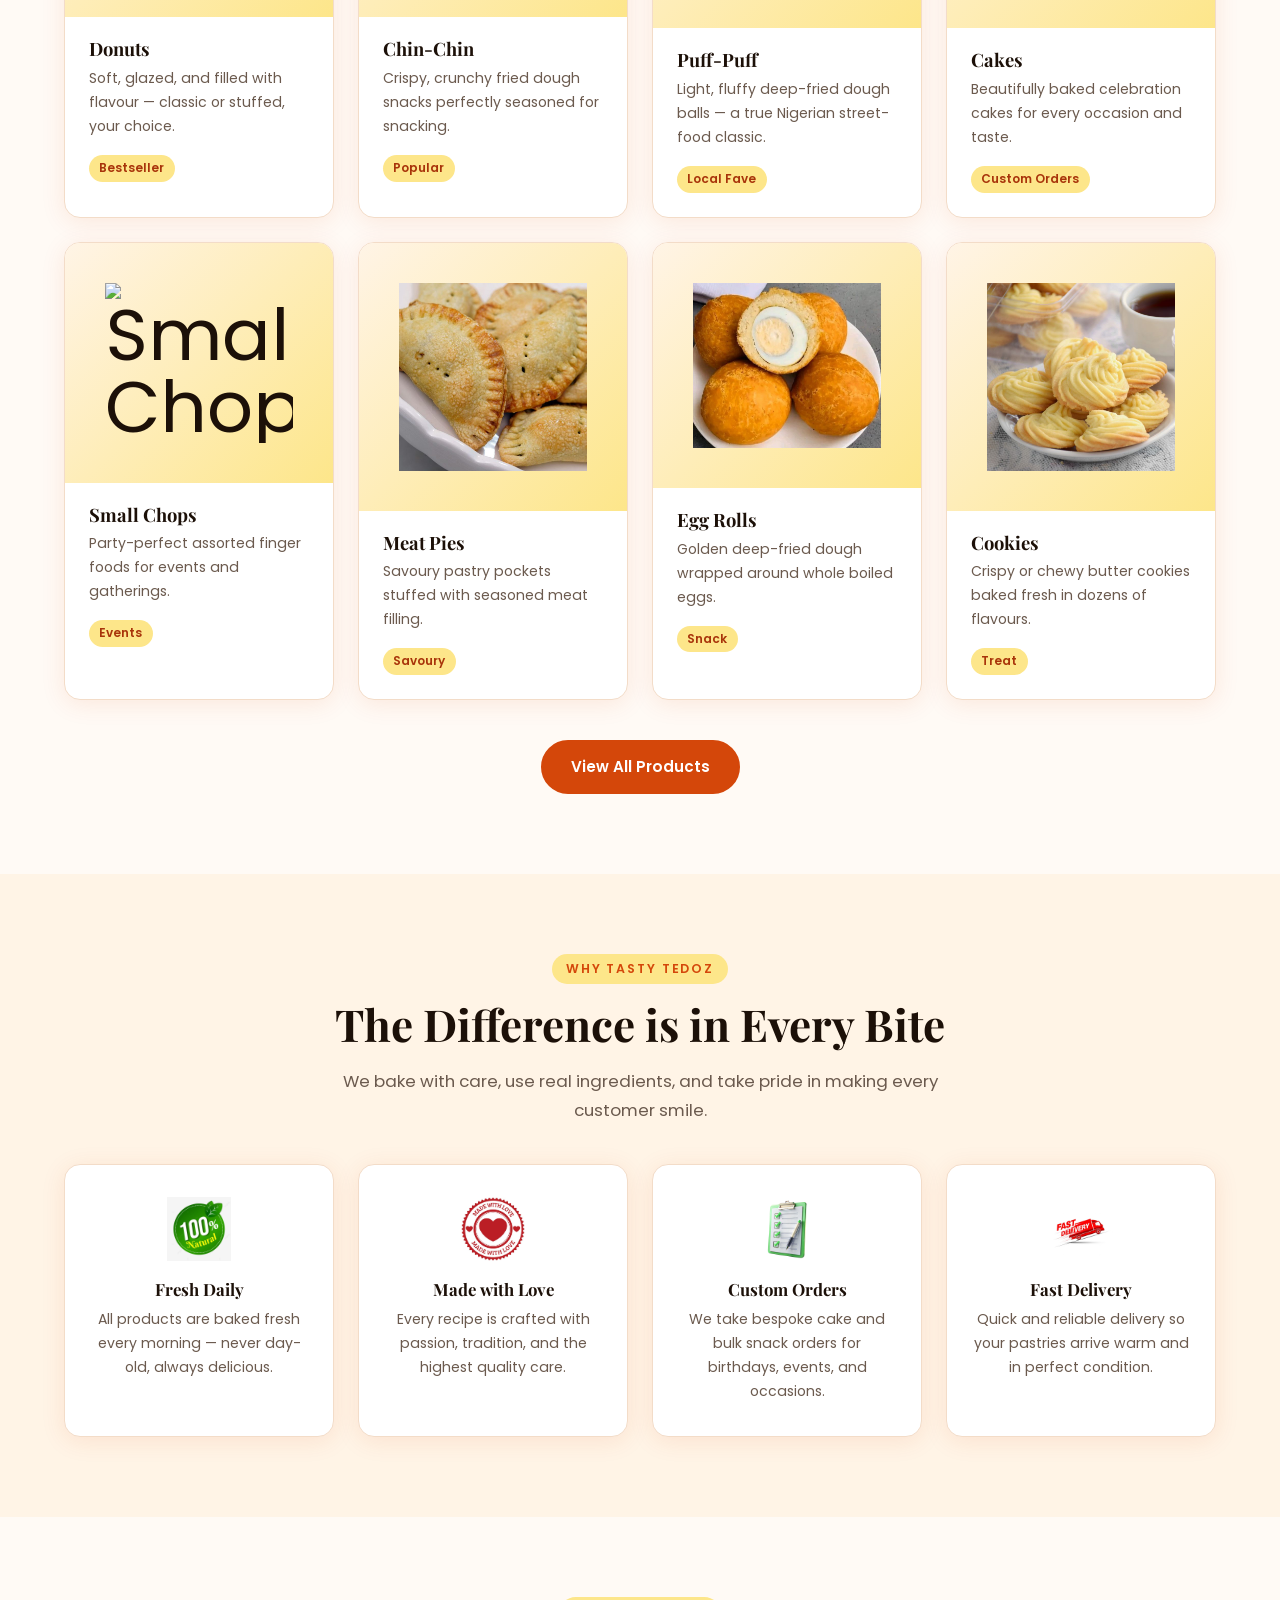
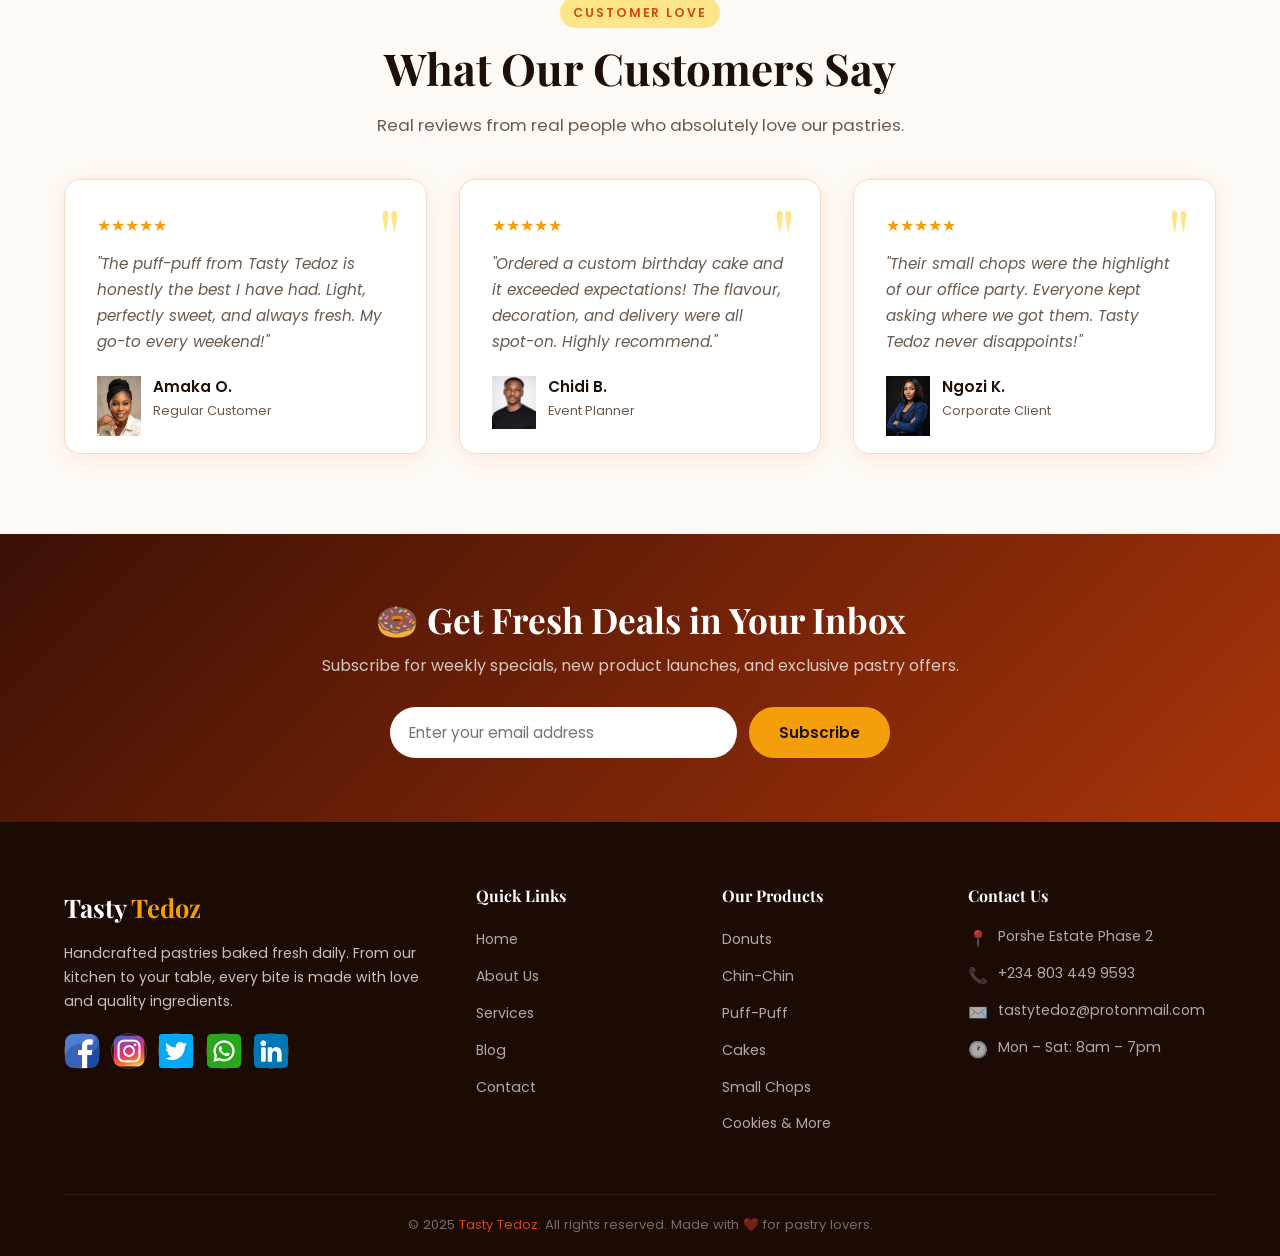
==== commit bf3f73d4: "Added images updated clients links" ====
--- a/index.html
+++ b/index.html
@@ -356,7 +356,7 @@
             </p>
             <div class="testimonial-author">
               <div class="testimonial-avatar">
-                <img src="./assets/img/amaka.webp" />
+                <img src="./assets/img/amaka.jpg" alt="Amaka O." />
               </div>
               <div>
                 <div class="testimonial-author-name">Amaka O.</div>
@@ -373,7 +373,9 @@
               recommend."
             </p>
             <div class="testimonial-author">
-              <div class="testimonial-avatar">👨🏾</div>
+              <div class="testimonial-avatar">
+                <img src="./assets/img/chidi.jpg" alt="Chidi B." />
+              </div>
               <div>
                 <div class="testimonial-author-name">Chidi B.</div>
                 <div class="testimonial-author-role">Event Planner</div>
@@ -389,7 +391,9 @@
               disappoints!"
             </p>
             <div class="testimonial-author">
-              <div class="testimonial-avatar">👩🏾</div>
+              <div class="testimonial-avatar">
+                <img src="./assets/img/ngozi.jpg" alt="Ngozi K." />
+              </div>
               <div>
                 <div class="testimonial-author-name">Ngozi K.</div>
                 <div class="testimonial-author-role">Corporate Client</div>
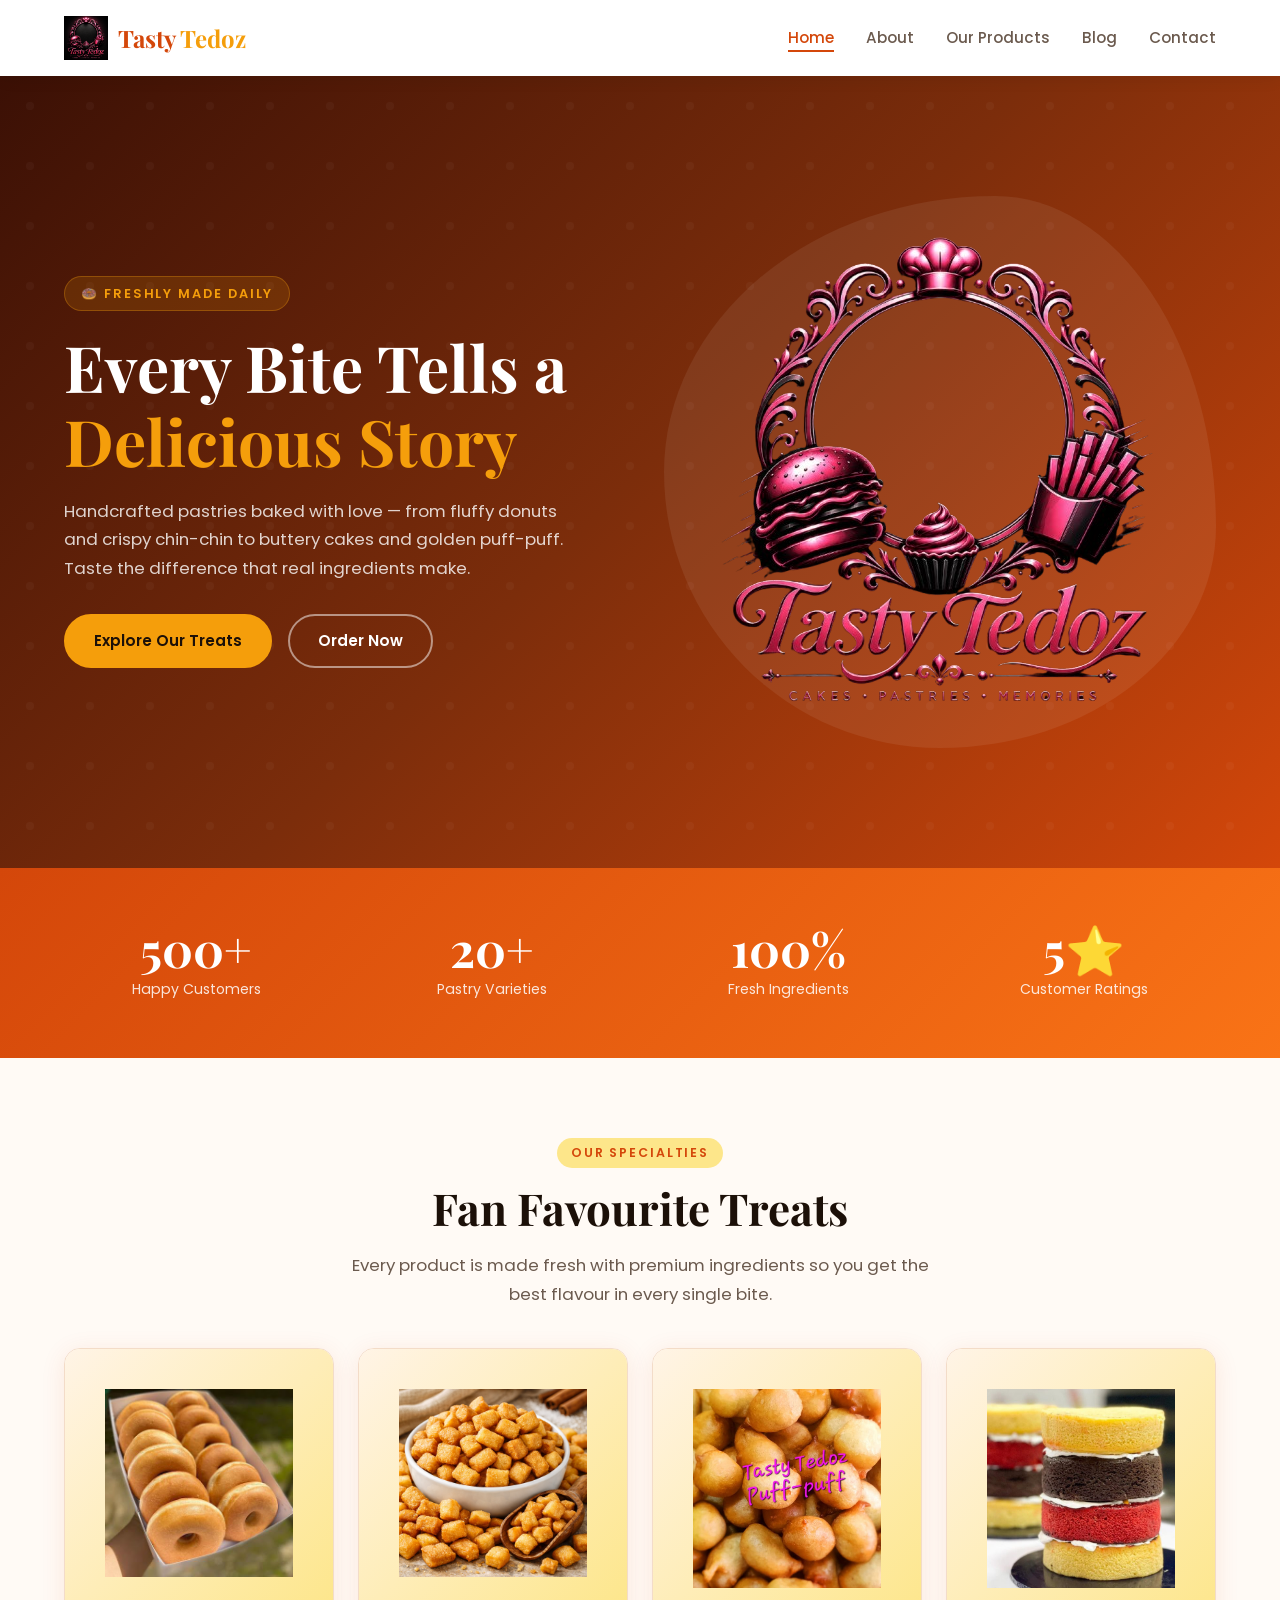
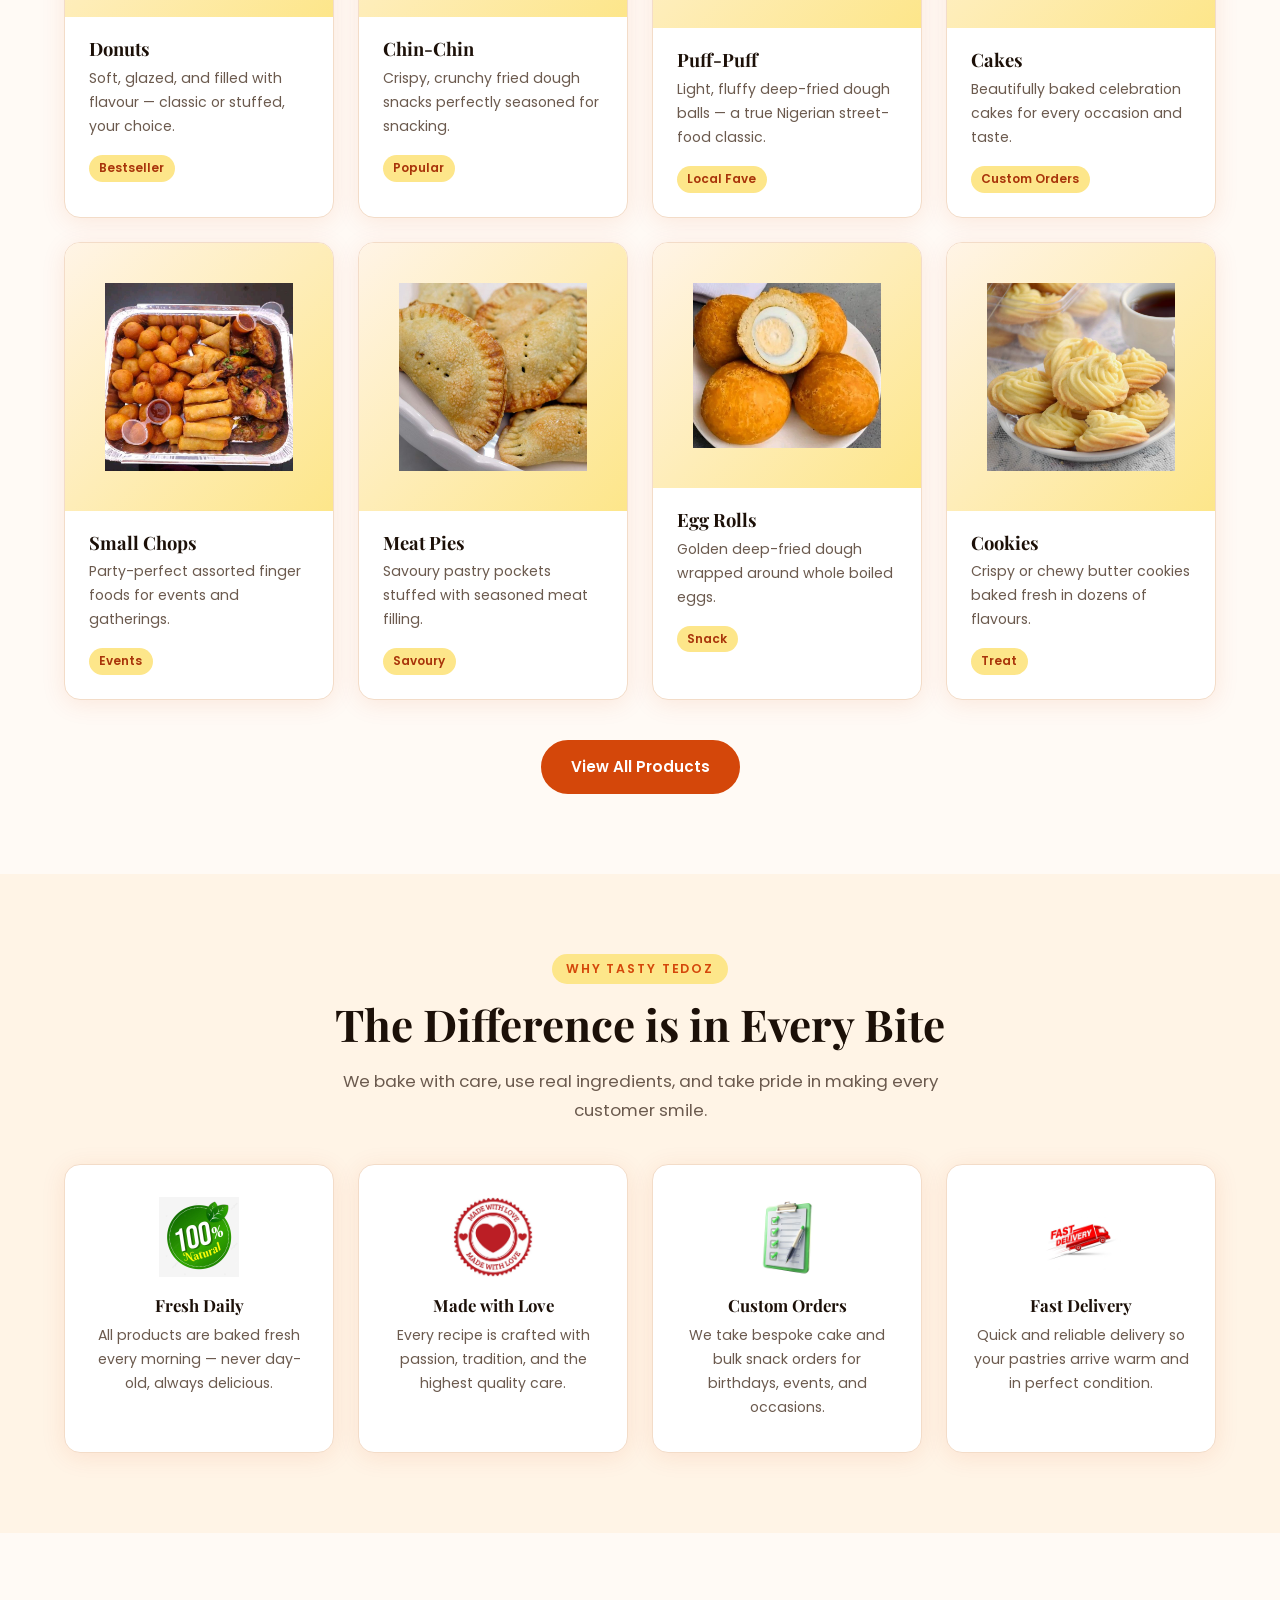
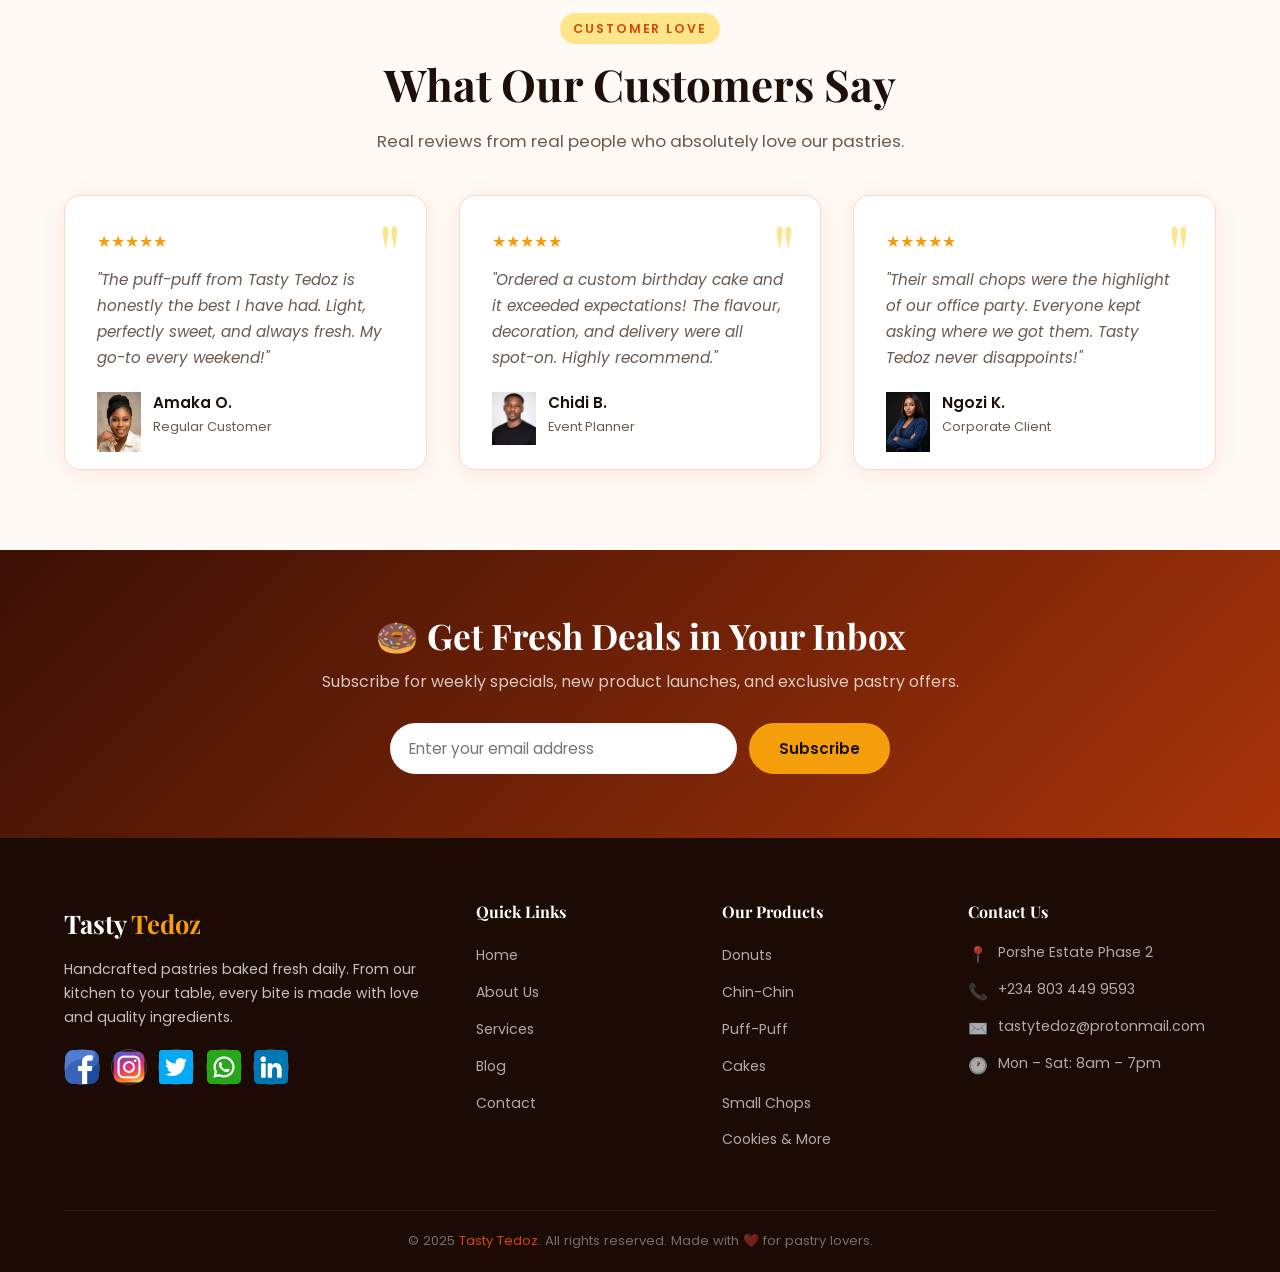
==== commit a0c8a1fc: "Updated Index.html image source file" ====
--- a/index.html
+++ b/index.html
@@ -210,7 +210,7 @@
 
           <div class="product-card">
             <div class="product-card-emoji">
-              <img src="./assets/img/small-chops.jpg" alt="Small Chops" />
+              <img src="./assets/img/Small-chops.jpg" alt="Small Chops" />
             </div>
             <div class="product-card-body">
               <h3>Small Chops</h3>
--- a/assets/css/style.css
+++ b/assets/css/style.css
@@ -127,7 +127,7 @@
 .grid-2 {
   display: grid;
   grid-template-columns: repeat(2, 1fr);
-  gap: 2rem;
+  gap: 1rem;
 }
 
 .grid-2 img {
@@ -135,6 +135,12 @@
   height: auto;
   object-fit: cover;
 }
+
+/* .mayapic {
+  width: 300px;
+  height: 200px;
+  object-fit: cover;
+} */
 
 .grid-3 {
   display: grid;
@@ -756,6 +762,188 @@
 }
 
 /* ============================================================
+       BLOG-PAGE SPECIFIC STYLES
+       ============================================================ */
+
+/* Featured blog post (large card) */
+.blog-featured {
+  display: grid;
+  grid-template-columns: 1fr 1fr;
+  gap: 0;
+  background: var(--white);
+  border-radius: var(--radius);
+  box-shadow: var(--card-shadow);
+  border: 1px solid var(--border);
+  overflow: hidden;
+  margin-bottom: 3rem;
+}
+
+.blog-featured-thumb {
+  background: linear-gradient(135deg, #3b1005, #d4470a);
+  display: flex;
+  align-items: center;
+  justify-content: center;
+  font-size: 8rem;
+  min-height: 280px;
+}
+
+.blog-featured-body {
+  padding: 2.5rem;
+  display: flex;
+  flex-direction: column;
+  justify-content: center;
+}
+
+.blog-featured-body h2 {
+  font-size: clamp(1.3rem, 2.5vw, 1.8rem);
+  margin-bottom: 0.75rem;
+  line-height: 1.3;
+}
+
+.blog-featured-body p {
+  color: var(--text-muted);
+  font-size: 0.92rem;
+  margin-bottom: 1.5rem;
+  flex: 1;
+}
+
+/* Blog category pill tabs */
+.blog-filter {
+  display: flex;
+  flex-wrap: wrap;
+  gap: 0.6rem;
+  margin-bottom: 2rem;
+}
+
+.blog-filter-btn {
+  padding: 0.45rem 1.2rem;
+  border: 2px solid var(--border);
+  border-radius: 3rem;
+  background: var(--white);
+  font-family: var(--font-body);
+  font-size: 0.85rem;
+  font-weight: 600;
+  color: var(--text-muted);
+  cursor: pointer;
+  transition: all 0.25s ease;
+}
+
+.blog-filter-btn:hover,
+.blog-filter-btn.active {
+  background: var(--primary);
+  border-color: var(--primary);
+  color: var(--white);
+}
+
+/* Sidebar widget */
+.blog-sidebar {
+  display: flex;
+  flex-direction: column;
+  gap: 2rem;
+}
+
+.sidebar-widget {
+  background: var(--white);
+  border-radius: var(--radius);
+  box-shadow: var(--card-shadow);
+  border: 1px solid var(--border);
+  padding: 1.75rem;
+}
+
+.sidebar-widget h4 {
+  font-size: 1.05rem;
+  margin-bottom: 1.2rem;
+  padding-bottom: 0.75rem;
+  border-bottom: 2px solid var(--border);
+}
+
+/* Popular posts list in sidebar */
+.popular-post {
+  display: flex;
+  gap: 0.9rem;
+  align-items: flex-start;
+  margin-bottom: 1rem;
+  padding-bottom: 1rem;
+  border-bottom: 1px solid var(--border);
+}
+
+.popular-post:last-child {
+  margin-bottom: 0;
+  padding-bottom: 0;
+  border-bottom: none;
+}
+
+.popular-post-emoji {
+  font-size: 1.8rem;
+  flex-shrink: 0;
+  width: 44px;
+  height: 44px;
+  background: var(--bg-alt);
+  border-radius: 0.5rem;
+  display: grid;
+  place-items: center;
+}
+
+.popular-post-title {
+  font-size: 0.88rem;
+  font-weight: 600;
+  line-height: 1.35;
+  margin-bottom: 0.2rem;
+}
+
+.popular-post-date {
+  font-size: 0.75rem;
+  color: var(--text-muted);
+}
+
+/* Tag cloud in sidebar */
+.tag-cloud {
+  display: flex;
+  flex-wrap: wrap;
+  gap: 0.5rem;
+}
+
+.tag {
+  display: inline-block;
+  font-size: 0.78rem;
+  font-weight: 600;
+  background: var(--bg-alt);
+  color: var(--text-muted);
+  padding: 0.3rem 0.75rem;
+  border-radius: 2rem;
+  border: 1px solid var(--border);
+  transition: var(--transition);
+  cursor: pointer;
+}
+
+.tag:hover {
+  background: var(--primary);
+  color: var(--white);
+  border-color: var(--primary);
+}
+
+/* Blog layout: main + sidebar */
+.blog-layout {
+  display: grid;
+  grid-template-columns: 1fr 300px;
+  gap: 3rem;
+  align-items: start;
+}
+
+@media (max-width: 960px) {
+  .blog-featured {
+    grid-template-columns: 1fr;
+  }
+  .blog-featured-thumb {
+    min-height: 180px;
+    font-size: 5rem;
+  }
+  .blog-layout {
+    grid-template-columns: 1fr;
+  }
+}
+
+/* ============================================================
    SECTION 12: BLOG CARDS
    ============================================================ */
 .blog-card {
@@ -781,6 +969,11 @@
   text-align: center;
 }
 
+.blog-card-thumb img {
+  width: 800px;
+  height: 180px;
+}
+
 .blog-card-body {
   padding: 1.5rem;
 }
@@ -791,6 +984,13 @@
   font-size: 0.78rem;
   color: var(--text-muted);
   margin-bottom: 0.75rem;
+}
+
+.blog-meta img {
+  width: 20px;
+  height: 20px;
+  border-radius: 50%;
+  object-fit: cover;
 }
 
 .blog-meta span {
@@ -978,14 +1178,20 @@
 }
 
 .feature-icon {
-  width: 64px;
-  height: 64px;
+  width: 80px;
+  height: 80px;
   background: linear-gradient(135deg, var(--primary-light), var(--accent));
   border-radius: 1rem;
   display: grid;
   place-items: center;
   font-size: 1.8rem;
   margin-bottom: 1.1rem;
+}
+
+.feature-icon img {
+  width: 200px;
+  height: auto;
+  object-fit: cover;
 }
 
 .feature-box h3 {
